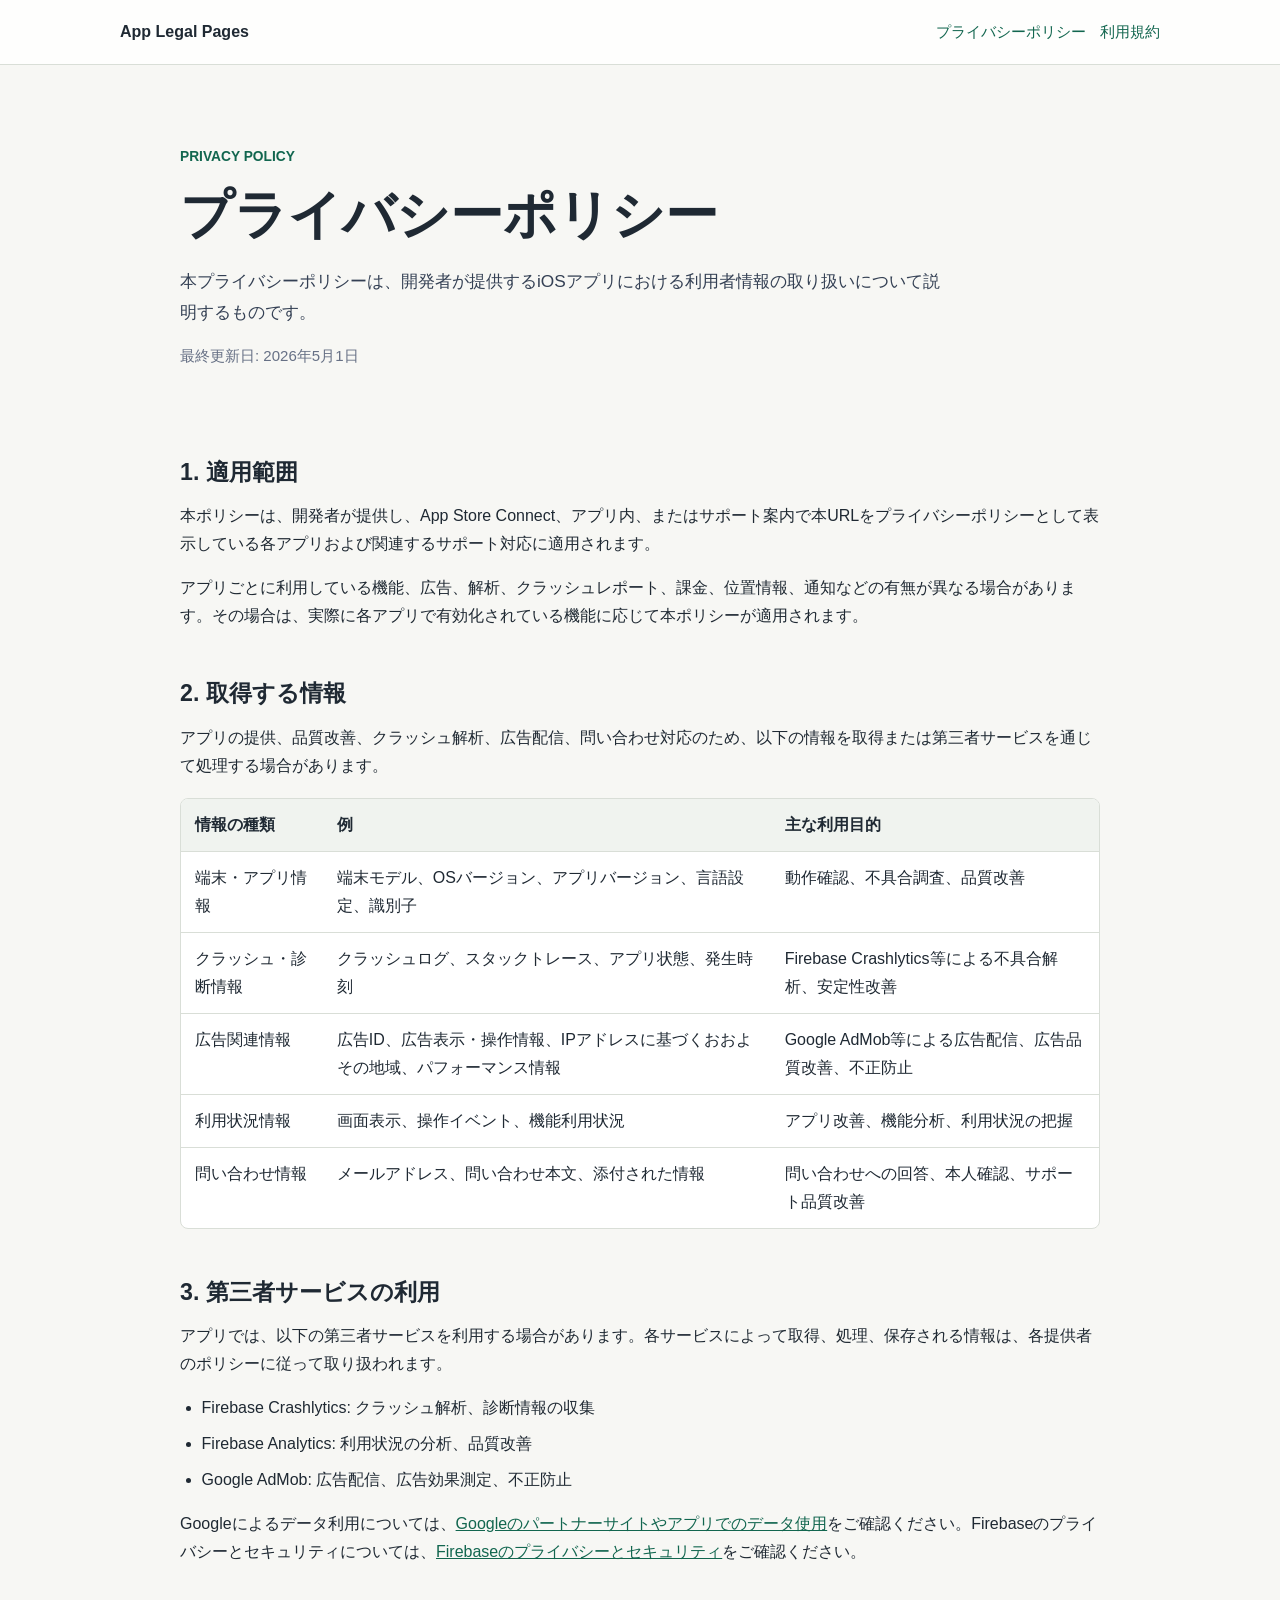
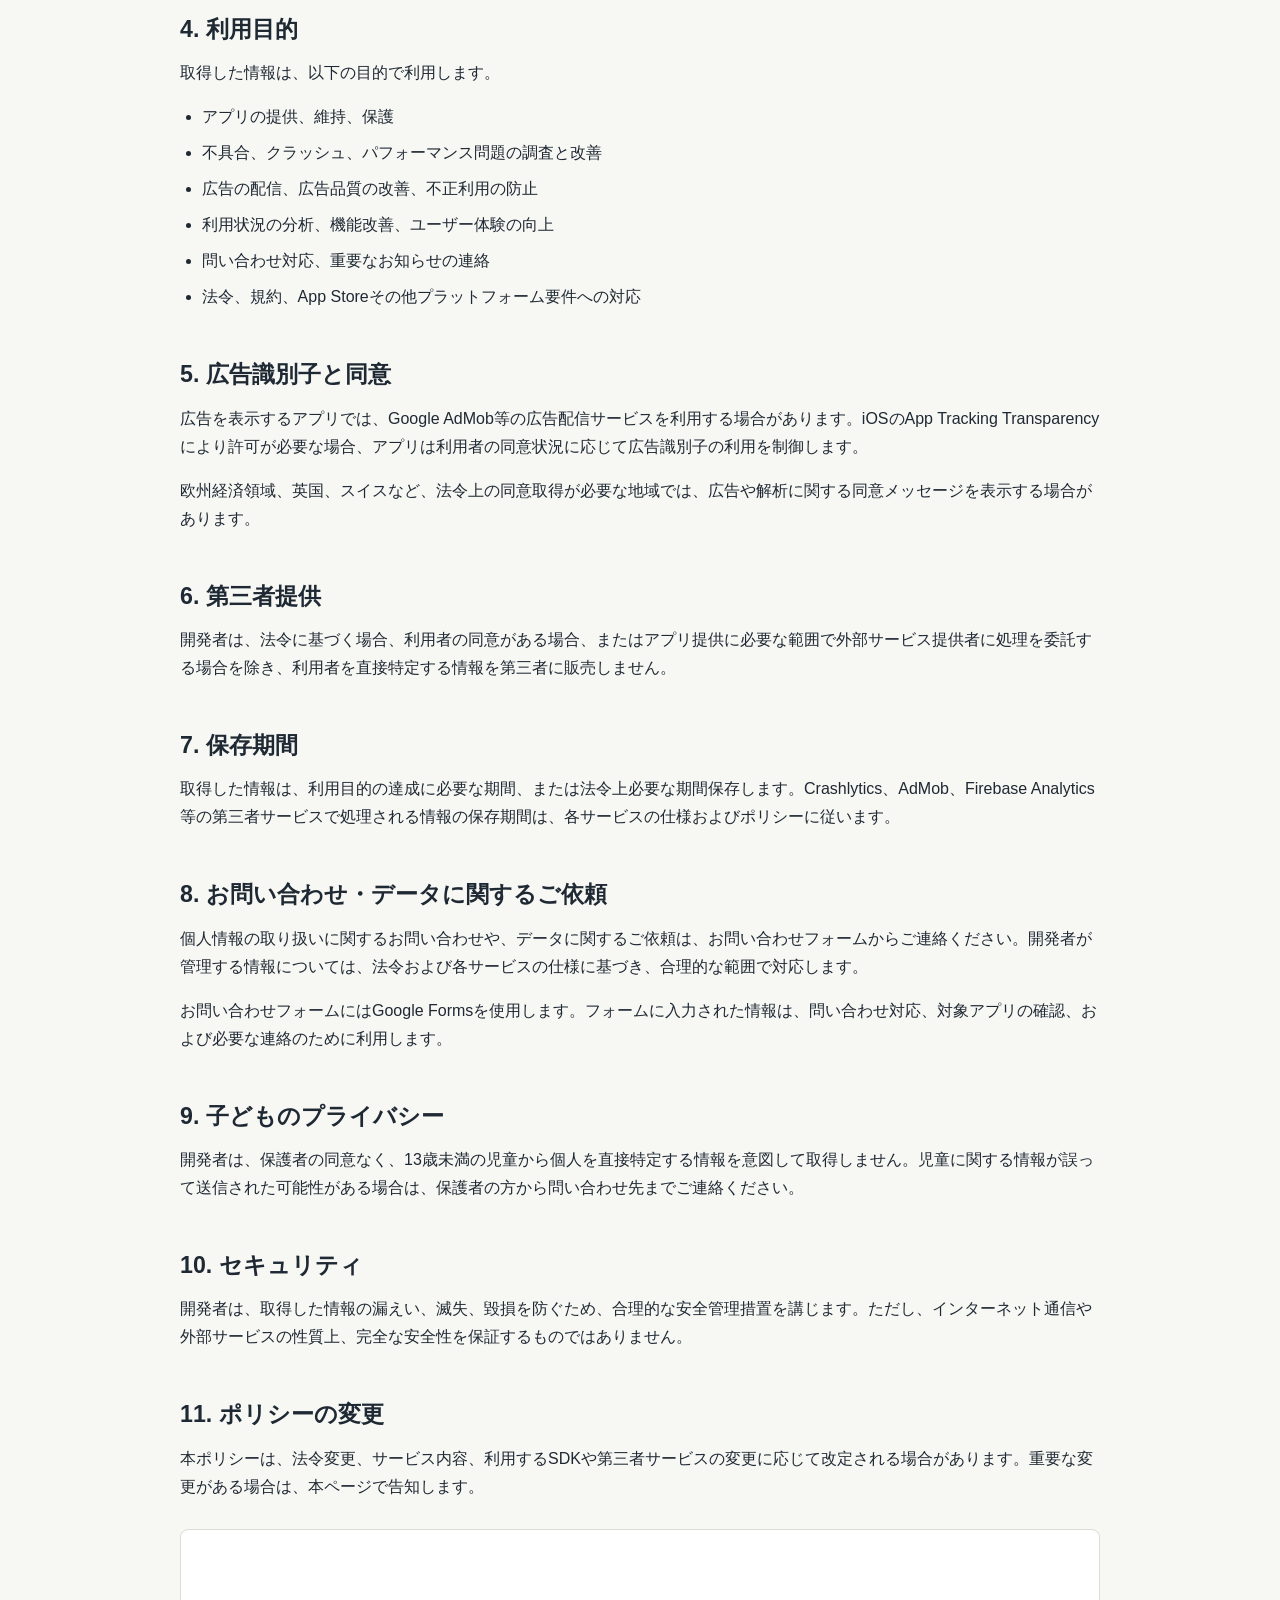
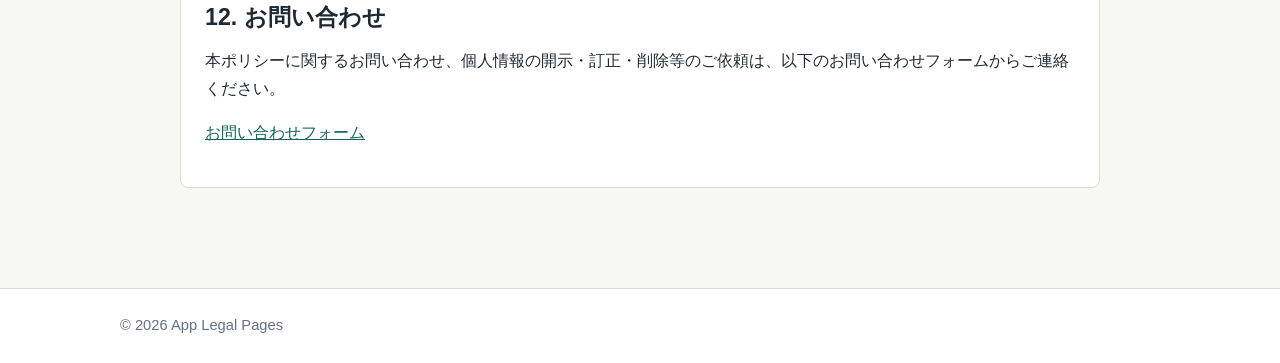
==== privacy-policy.html @ a13c31f7 "no message" ====
<!doctype html>
<html lang="ja">
<head>
  <meta charset="utf-8">
  <meta name="viewport" content="width=device-width, initial-scale=1">
  <title>プライバシーポリシー | アプリ法務ページ</title>
  <meta name="description" content="個人開発アプリのプライバシーポリシーです。">
  <link rel="stylesheet" href="assets/styles.css">
</head>
<body>
  <header class="site-header">
    <nav class="nav" aria-label="主要ナビゲーション">
      <a class="brand" href="index.html">App Legal Pages</a>
      <div class="nav-links">
        <a href="privacy-policy.html">プライバシーポリシー</a>
        <a href="terms-of-use.html">利用規約</a>
      </div>
    </nav>
  </header>

  <main>
    <section class="hero">
      <p class="eyebrow">Privacy Policy</p>
      <h1>プライバシーポリシー</h1>
      <p class="lead">本プライバシーポリシーは、開発者が提供するiOSアプリにおける利用者情報の取り扱いについて説明するものです。</p>
      <p class="meta">最終更新日: 2026年5月1日</p>
    </section>

    <section>
      <h2>1. 適用範囲</h2>
      <p>本ポリシーは、開発者が提供し、App Store Connect、アプリ内、またはサポート案内で本URLをプライバシーポリシーとして表示している各アプリおよび関連するサポート対応に適用されます。</p>
      <p>アプリごとに利用している機能、広告、解析、クラッシュレポート、課金、位置情報、通知などの有無が異なる場合があります。その場合は、実際に各アプリで有効化されている機能に応じて本ポリシーが適用されます。</p>
    </section>

    <section>
      <h2>2. 取得する情報</h2>
      <p>アプリの提供、品質改善、クラッシュ解析、広告配信、問い合わせ対応のため、以下の情報を取得または第三者サービスを通じて処理する場合があります。</p>
      <div class="table-wrap">
        <table>
          <thead>
            <tr>
              <th>情報の種類</th>
              <th>例</th>
              <th>主な利用目的</th>
            </tr>
          </thead>
          <tbody>
            <tr>
              <td>端末・アプリ情報</td>
              <td>端末モデル、OSバージョン、アプリバージョン、言語設定、識別子</td>
              <td>動作確認、不具合調査、品質改善</td>
            </tr>
            <tr>
              <td>クラッシュ・診断情報</td>
              <td>クラッシュログ、スタックトレース、アプリ状態、発生時刻</td>
              <td>Firebase Crashlytics等による不具合解析、安定性改善</td>
            </tr>
            <tr>
              <td>広告関連情報</td>
              <td>広告ID、広告表示・操作情報、IPアドレスに基づくおおよその地域、パフォーマンス情報</td>
              <td>Google AdMob等による広告配信、広告品質改善、不正防止</td>
            </tr>
            <tr>
              <td>利用状況情報</td>
              <td>画面表示、操作イベント、機能利用状況</td>
              <td>アプリ改善、機能分析、利用状況の把握</td>
            </tr>
            <tr>
              <td>問い合わせ情報</td>
              <td>メールアドレス、問い合わせ本文、添付された情報</td>
              <td>問い合わせへの回答、本人確認、サポート品質改善</td>
            </tr>
          </tbody>
        </table>
      </div>
    </section>

    <section>
      <h2>3. 第三者サービスの利用</h2>
      <p>アプリでは、以下の第三者サービスを利用する場合があります。各サービスによって取得、処理、保存される情報は、各提供者のポリシーに従って取り扱われます。</p>
      <ul>
        <li>Firebase Crashlytics: クラッシュ解析、診断情報の収集</li>
        <li>Firebase Analytics: 利用状況の分析、品質改善</li>
        <li>Google AdMob: 広告配信、広告効果測定、不正防止</li>
      </ul>
      <p>Googleによるデータ利用については、<a href="https://policies.google.com/technologies/partner-sites" rel="noopener">Googleのパートナーサイトやアプリでのデータ使用</a>をご確認ください。Firebaseのプライバシーとセキュリティについては、<a href="https://firebase.google.com/support/privacy" rel="noopener">Firebaseのプライバシーとセキュリティ</a>をご確認ください。</p>
    </section>

    <section>
      <h2>4. 利用目的</h2>
      <p>取得した情報は、以下の目的で利用します。</p>
      <ul>
        <li>アプリの提供、維持、保護</li>
        <li>不具合、クラッシュ、パフォーマンス問題の調査と改善</li>
        <li>広告の配信、広告品質の改善、不正利用の防止</li>
        <li>利用状況の分析、機能改善、ユーザー体験の向上</li>
        <li>問い合わせ対応、重要なお知らせの連絡</li>
        <li>法令、規約、App Storeその他プラットフォーム要件への対応</li>
      </ul>
    </section>

    <section>
      <h2>5. 広告識別子と同意</h2>
      <p>広告を表示するアプリでは、Google AdMob等の広告配信サービスを利用する場合があります。iOSのApp Tracking Transparencyにより許可が必要な場合、アプリは利用者の同意状況に応じて広告識別子の利用を制御します。</p>
      <p>欧州経済領域、英国、スイスなど、法令上の同意取得が必要な地域では、広告や解析に関する同意メッセージを表示する場合があります。</p>
    </section>

    <section>
      <h2>6. 第三者提供</h2>
      <p>開発者は、法令に基づく場合、利用者の同意がある場合、またはアプリ提供に必要な範囲で外部サービス提供者に処理を委託する場合を除き、利用者を直接特定する情報を第三者に販売しません。</p>
    </section>

    <section>
      <h2>7. 保存期間</h2>
      <p>取得した情報は、利用目的の達成に必要な期間、または法令上必要な期間保存します。Crashlytics、AdMob、Firebase Analytics等の第三者サービスで処理される情報の保存期間は、各サービスの仕様およびポリシーに従います。</p>
    </section>

    <section>
      <h2>8. お問い合わせ・データに関するご依頼</h2>
      <p>個人情報の取り扱いに関するお問い合わせや、データに関するご依頼は、お問い合わせフォームからご連絡ください。開発者が管理する情報については、法令および各サービスの仕様に基づき、合理的な範囲で対応します。</p>
      <p>お問い合わせフォームにはGoogle Formsを使用します。フォームに入力された情報は、問い合わせ対応、対象アプリの確認、および必要な連絡のために利用します。</p>
    </section>

    <section>
      <h2>9. 子どものプライバシー</h2>
      <p>開発者は、保護者の同意なく、13歳未満の児童から個人を直接特定する情報を意図して取得しません。児童に関する情報が誤って送信された可能性がある場合は、保護者の方から問い合わせ先までご連絡ください。</p>
    </section>

    <section>
      <h2>10. セキュリティ</h2>
      <p>開発者は、取得した情報の漏えい、滅失、毀損を防ぐため、合理的な安全管理措置を講じます。ただし、インターネット通信や外部サービスの性質上、完全な安全性を保証するものではありません。</p>
    </section>

    <section>
      <h2>11. ポリシーの変更</h2>
      <p>本ポリシーは、法令変更、サービス内容、利用するSDKや第三者サービスの変更に応じて改定される場合があります。重要な変更がある場合は、本ページで告知します。</p>
    </section>

    <section class="panel">
      <h2>12. お問い合わせ</h2>
      <p>本ポリシーに関するお問い合わせ、個人情報の開示・訂正・削除等のご依頼は、以下のお問い合わせフォームからご連絡ください。</p>
      <p><a href="https://forms.gle/YtQSMnFPDuYubuL5A" rel="noopener">お問い合わせフォーム</a></p>
    </section>
  </main>

  <footer class="site-footer">
    <div class="footer-inner">&copy; 2026 App Legal Pages</div>
  </footer>
</body>
</html>
---- assets/styles.css ----
:root {
  color-scheme: light;
  --bg: #f7f7f4;
  --paper: #ffffff;
  --ink: #1f2933;
  --muted: #667085;
  --line: #d9ded7;
  --accent: #1b7f64;
  --accent-strong: #12664f;
  --soft: #eef7f2;
}

* {
  box-sizing: border-box;
}

html {
  font-family: -apple-system, BlinkMacSystemFont, "Hiragino Sans", "Hiragino Kaku Gothic ProN", "Noto Sans JP", "Segoe UI", sans-serif;
  line-height: 1.75;
  color: var(--ink);
  background: var(--bg);
}

body {
  margin: 0;
}

.site-header {
  border-bottom: 1px solid var(--line);
  background: rgba(255, 255, 255, 0.86);
}

.nav {
  width: min(1040px, calc(100% - 32px));
  margin: 0 auto;
  min-height: 64px;
  display: flex;
  align-items: center;
  justify-content: space-between;
  gap: 16px;
}

.brand {
  color: var(--ink);
  font-weight: 700;
  text-decoration: none;
}

.nav-links {
  display: flex;
  align-items: center;
  gap: 14px;
  flex-wrap: wrap;
}

.nav-links a {
  color: var(--accent-strong);
  font-size: 0.95rem;
  text-decoration: none;
}

.nav-links a:hover {
  text-decoration: underline;
}

main {
  width: min(920px, calc(100% - 32px));
  margin: 0 auto;
  padding: 48px 0 72px;
}

.hero {
  padding: 32px 0 24px;
}

.eyebrow {
  margin: 0 0 10px;
  color: var(--accent-strong);
  font-size: 0.86rem;
  font-weight: 700;
  letter-spacing: 0;
  text-transform: uppercase;
}

h1,
h2,
h3 {
  line-height: 1.35;
  letter-spacing: 0;
}

h1 {
  margin: 0 0 16px;
  font-size: clamp(2rem, 6vw, 3.3rem);
}

h2 {
  margin: 44px 0 14px;
  padding-top: 4px;
  font-size: 1.45rem;
}

h3 {
  margin: 28px 0 10px;
  font-size: 1.08rem;
}

p {
  margin: 0 0 16px;
}

.lead {
  max-width: 760px;
  color: #344054;
  font-size: 1.08rem;
}

.panel {
  margin: 28px 0;
  padding: 24px;
  border: 1px solid var(--line);
  border-radius: 8px;
  background: var(--paper);
}

.link-grid {
  display: grid;
  grid-template-columns: repeat(auto-fit, minmax(240px, 1fr));
  gap: 14px;
  margin-top: 24px;
}

.action-link {
  min-height: 116px;
  padding: 18px;
  border: 1px solid var(--line);
  border-radius: 8px;
  background: var(--paper);
  color: var(--ink);
  text-decoration: none;
}

.action-link strong {
  display: block;
  margin-bottom: 8px;
  color: var(--accent-strong);
  font-size: 1.05rem;
}

.action-link span {
  display: block;
  color: var(--muted);
  font-size: 0.94rem;
}

.action-link:hover {
  border-color: var(--accent);
}

.meta {
  color: var(--muted);
  font-size: 0.94rem;
}

.notice {
  padding: 16px 18px;
  border-left: 4px solid var(--accent);
  background: var(--soft);
}

ul {
  padding-left: 1.35rem;
}

li {
  margin: 0 0 8px;
}

.table-wrap {
  overflow-x: auto;
  margin: 18px 0;
  border: 1px solid var(--line);
  border-radius: 8px;
  background: var(--paper);
}

table {
  width: 100%;
  min-width: 620px;
  border-collapse: collapse;
}

th,
td {
  padding: 12px 14px;
  border-bottom: 1px solid var(--line);
  text-align: left;
  vertical-align: top;
}

th {
  background: #f0f3ef;
  font-weight: 700;
}

tr:last-child td {
  border-bottom: 0;
}

a {
  color: var(--accent-strong);
}

.site-footer {
  border-top: 1px solid var(--line);
  background: #ffffff;
}

.footer-inner {
  width: min(1040px, calc(100% - 32px));
  margin: 0 auto;
  padding: 24px 0;
  color: var(--muted);
  font-size: 0.92rem;
}

@media (max-width: 640px) {
  .nav {
    align-items: flex-start;
    flex-direction: column;
    padding: 14px 0;
  }

  main {
    padding-top: 28px;
  }

  .panel {
    padding: 18px;
  }
}
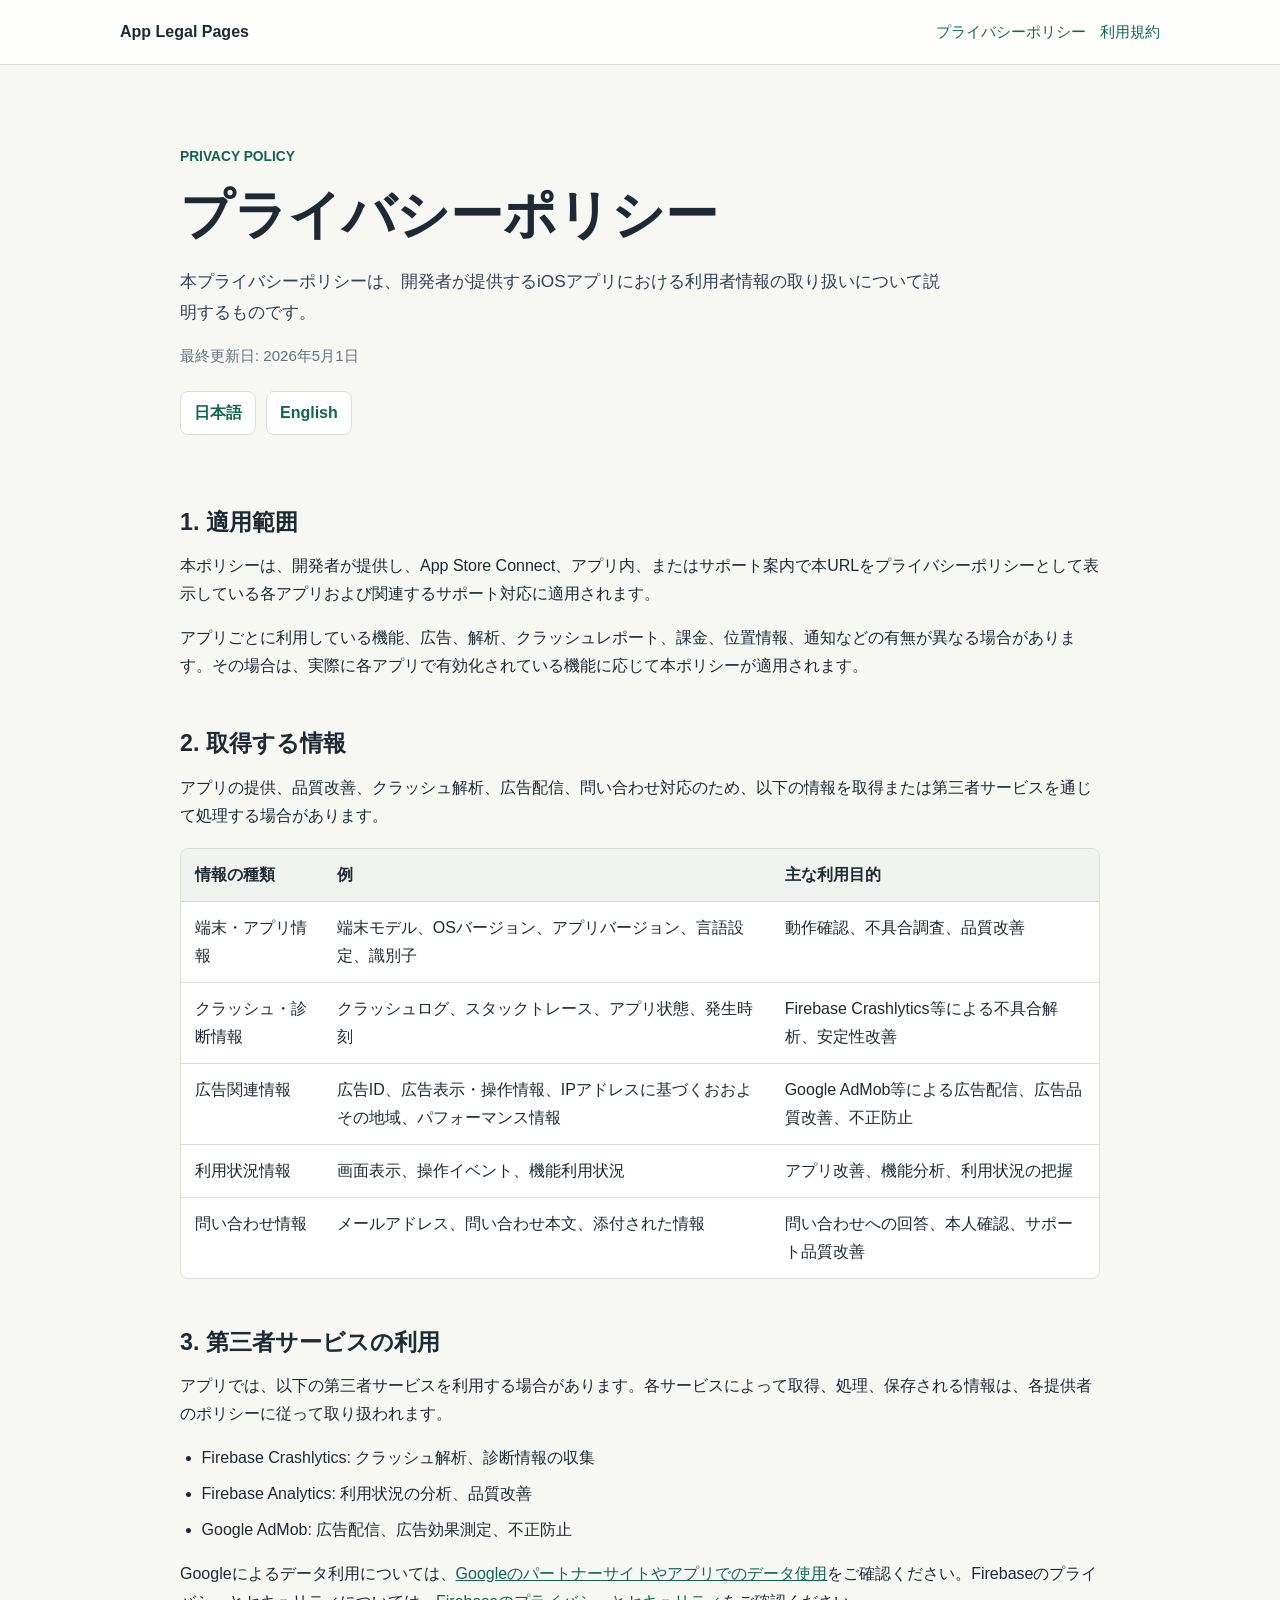
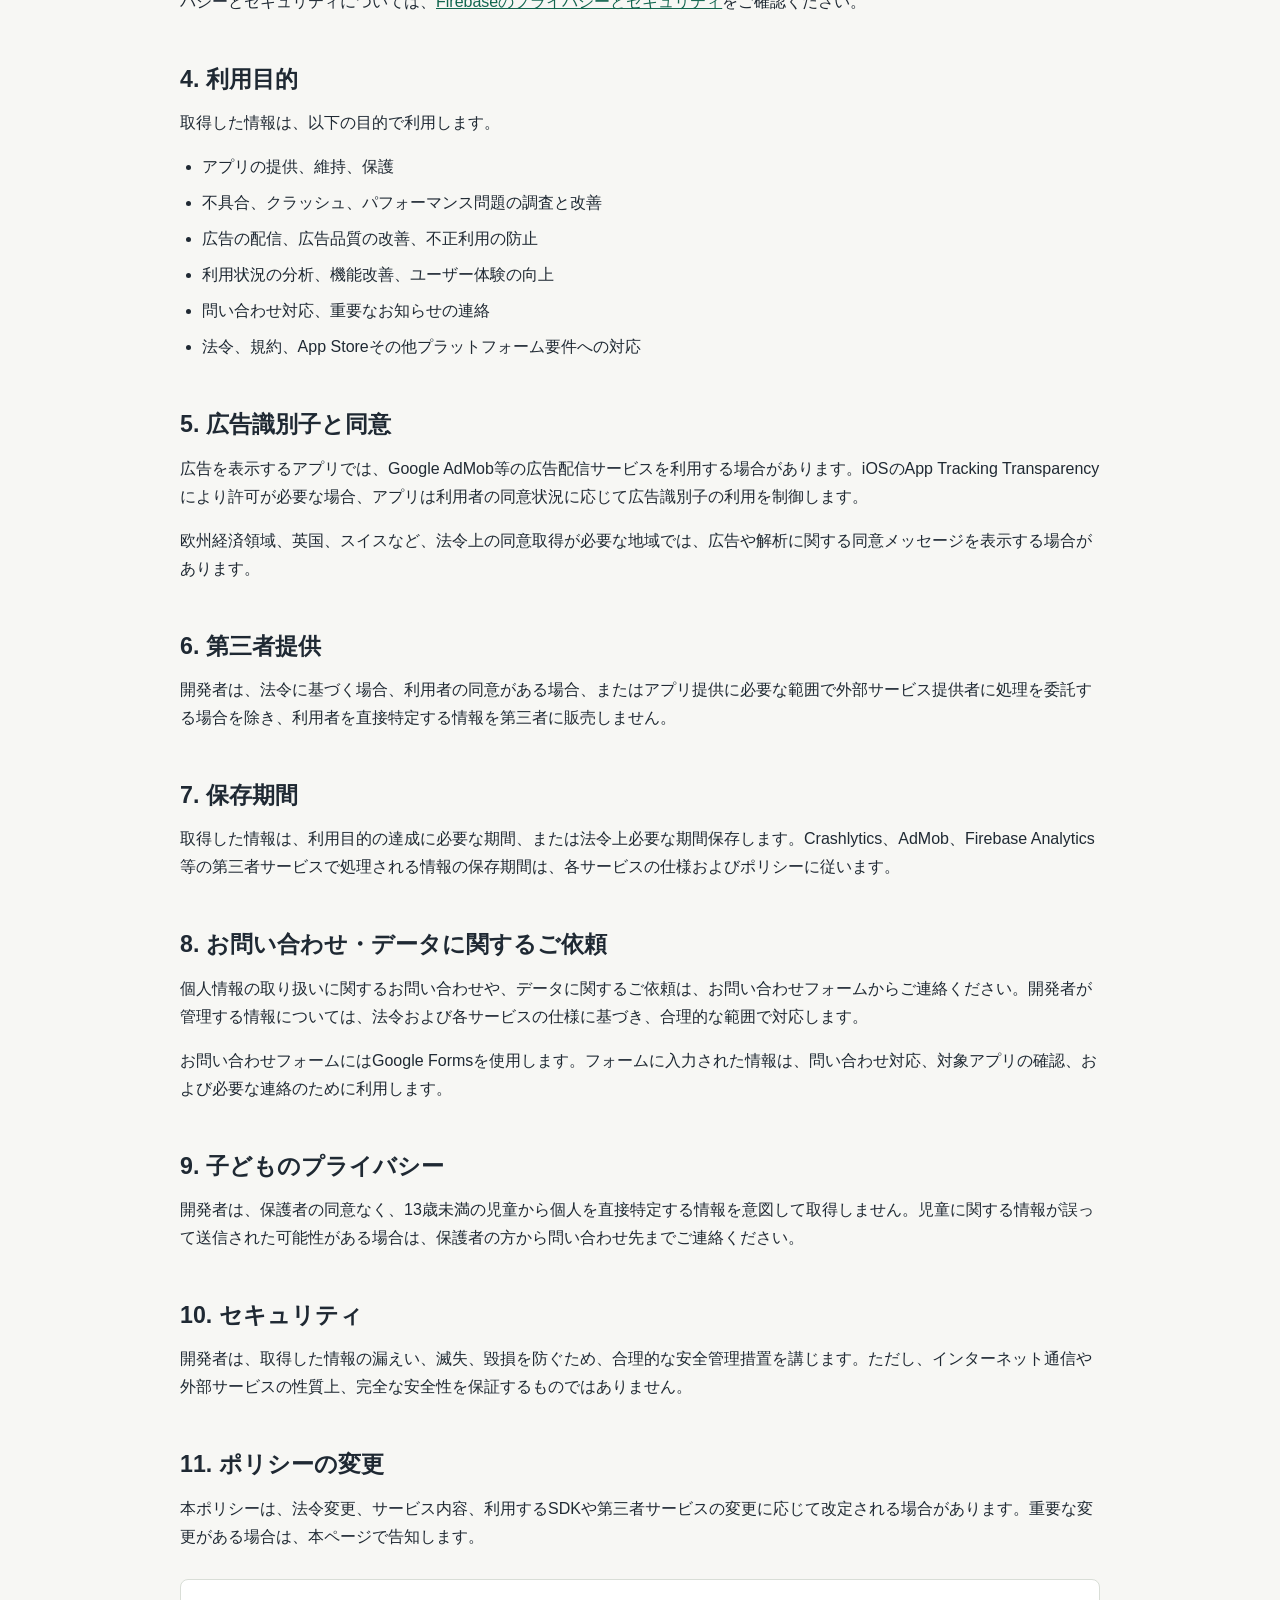
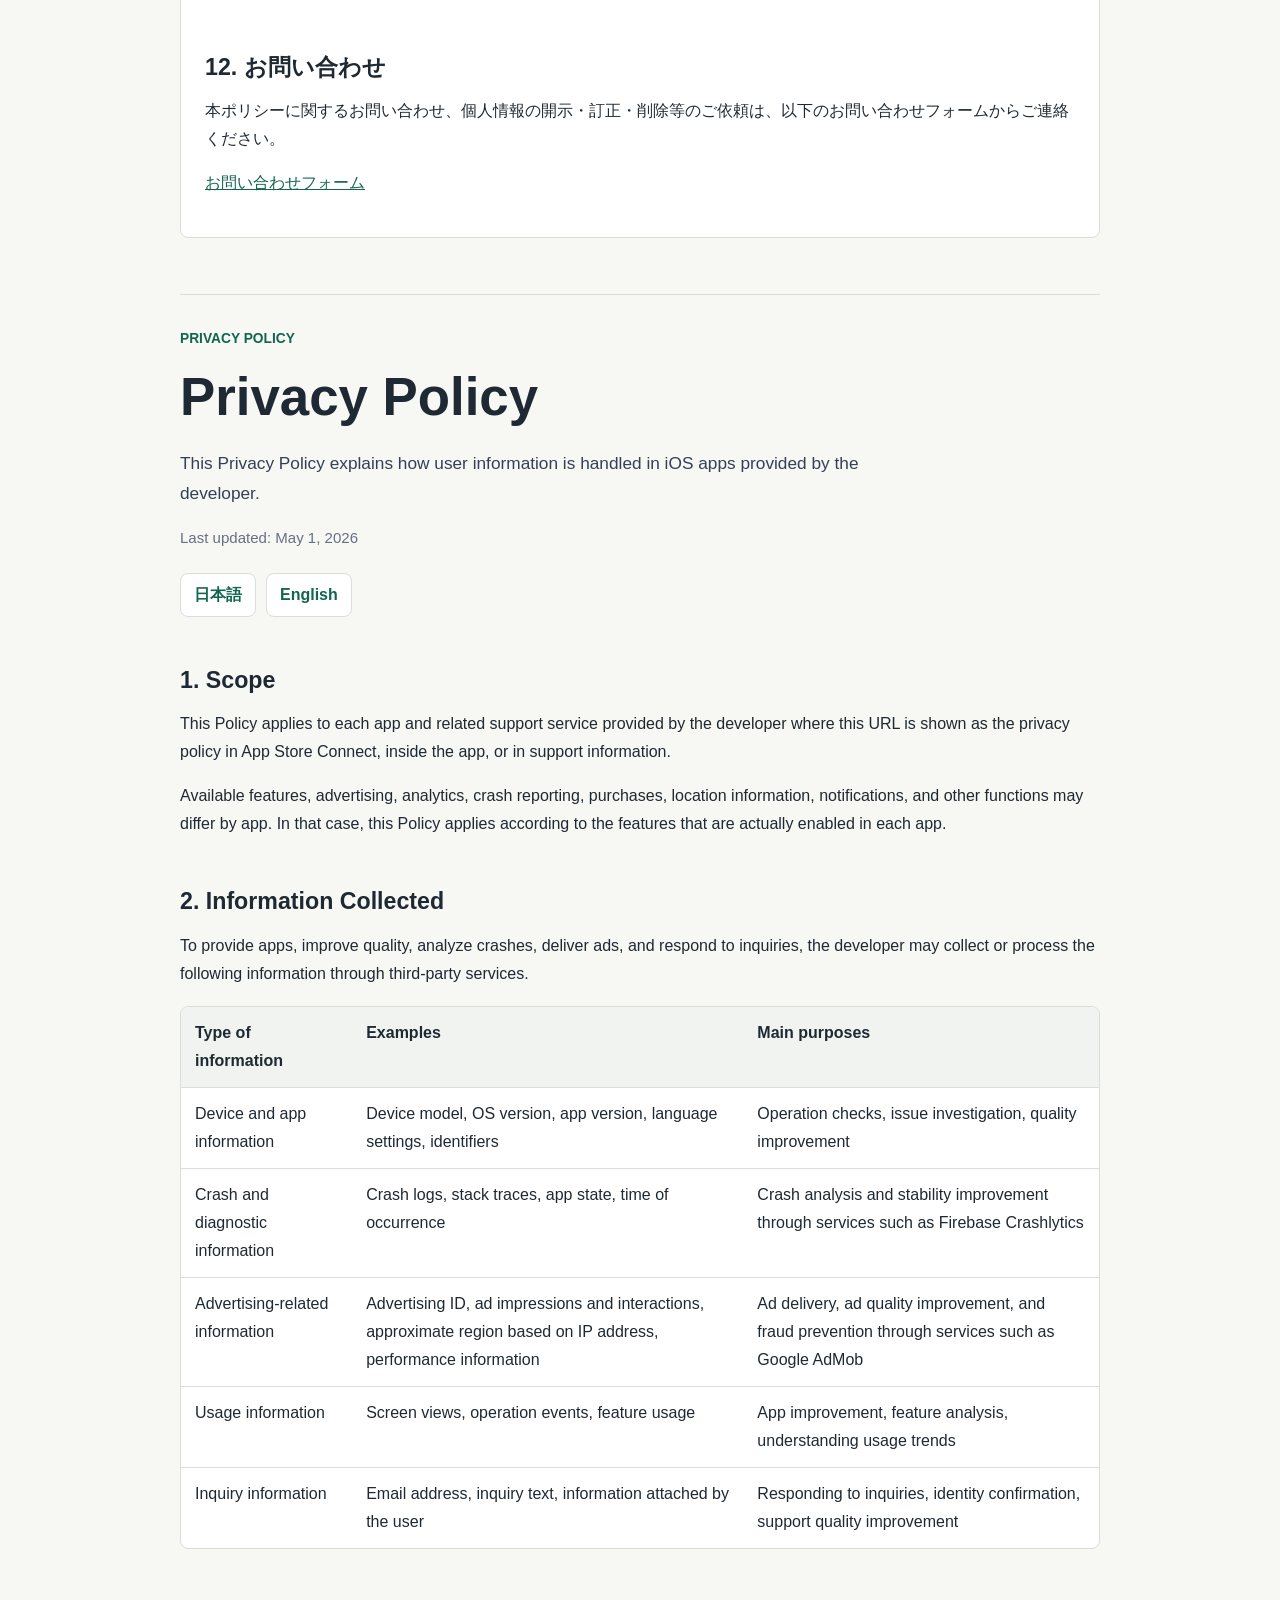
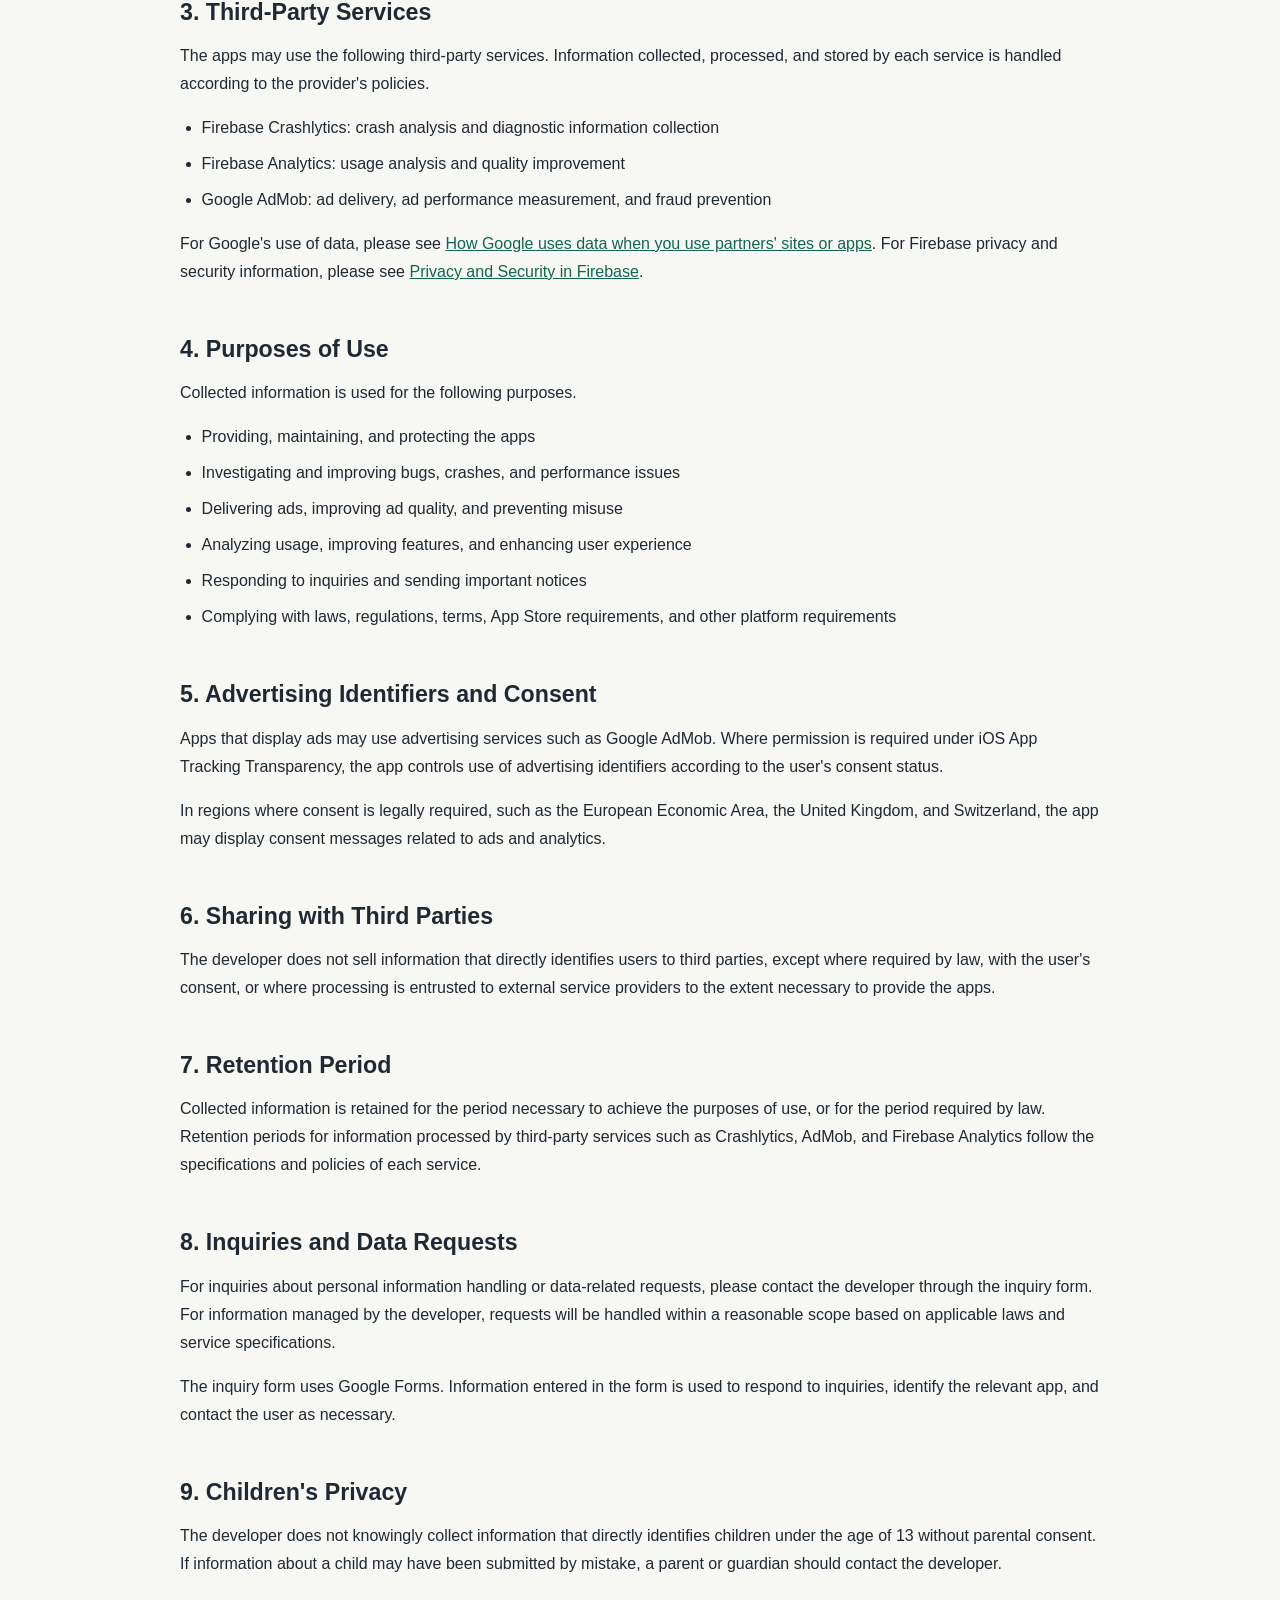
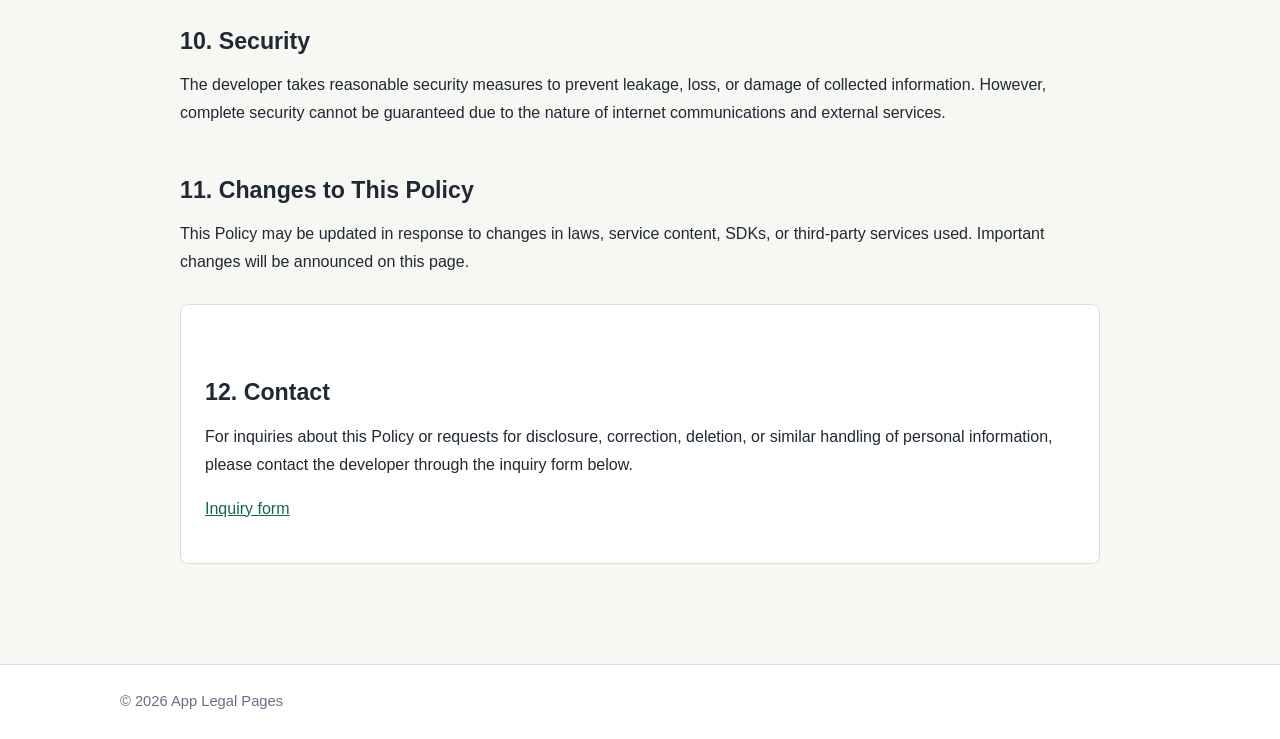
==== commit f150e0f6: "Add English legal page text" ====
--- a/privacy-policy.html
+++ b/privacy-policy.html
@@ -19,11 +19,15 @@
   </header>
 
   <main>
-    <section class="hero">
+    <section class="hero" id="ja">
       <p class="eyebrow">Privacy Policy</p>
       <h1>プライバシーポリシー</h1>
       <p class="lead">本プライバシーポリシーは、開発者が提供するiOSアプリにおける利用者情報の取り扱いについて説明するものです。</p>
       <p class="meta">最終更新日: 2026年5月1日</p>
+      <nav class="language-switch" aria-label="言語切替">
+        <a href="#ja">日本語</a>
+        <a href="#en" lang="en">English</a>
+      </nav>
     </section>
 
     <section>
@@ -141,6 +145,133 @@
       <p>本ポリシーに関するお問い合わせ、個人情報の開示・訂正・削除等のご依頼は、以下のお問い合わせフォームからご連絡ください。</p>
       <p><a href="https://forms.gle/YtQSMnFPDuYubuL5A" rel="noopener">お問い合わせフォーム</a></p>
     </section>
+
+    <section class="language-section" id="en" lang="en">
+      <p class="eyebrow">Privacy Policy</p>
+      <h1>Privacy Policy</h1>
+      <p class="lead">This Privacy Policy explains how user information is handled in iOS apps provided by the developer.</p>
+      <p class="meta">Last updated: May 1, 2026</p>
+      <nav class="language-switch" aria-label="Language switcher">
+        <a href="#ja" lang="ja">日本語</a>
+        <a href="#en">English</a>
+      </nav>
+
+      <section>
+        <h2>1. Scope</h2>
+        <p>This Policy applies to each app and related support service provided by the developer where this URL is shown as the privacy policy in App Store Connect, inside the app, or in support information.</p>
+        <p>Available features, advertising, analytics, crash reporting, purchases, location information, notifications, and other functions may differ by app. In that case, this Policy applies according to the features that are actually enabled in each app.</p>
+      </section>
+
+      <section>
+        <h2>2. Information Collected</h2>
+        <p>To provide apps, improve quality, analyze crashes, deliver ads, and respond to inquiries, the developer may collect or process the following information through third-party services.</p>
+        <div class="table-wrap">
+          <table>
+            <thead>
+              <tr>
+                <th>Type of information</th>
+                <th>Examples</th>
+                <th>Main purposes</th>
+              </tr>
+            </thead>
+            <tbody>
+              <tr>
+                <td>Device and app information</td>
+                <td>Device model, OS version, app version, language settings, identifiers</td>
+                <td>Operation checks, issue investigation, quality improvement</td>
+              </tr>
+              <tr>
+                <td>Crash and diagnostic information</td>
+                <td>Crash logs, stack traces, app state, time of occurrence</td>
+                <td>Crash analysis and stability improvement through services such as Firebase Crashlytics</td>
+              </tr>
+              <tr>
+                <td>Advertising-related information</td>
+                <td>Advertising ID, ad impressions and interactions, approximate region based on IP address, performance information</td>
+                <td>Ad delivery, ad quality improvement, and fraud prevention through services such as Google AdMob</td>
+              </tr>
+              <tr>
+                <td>Usage information</td>
+                <td>Screen views, operation events, feature usage</td>
+                <td>App improvement, feature analysis, understanding usage trends</td>
+              </tr>
+              <tr>
+                <td>Inquiry information</td>
+                <td>Email address, inquiry text, information attached by the user</td>
+                <td>Responding to inquiries, identity confirmation, support quality improvement</td>
+              </tr>
+            </tbody>
+          </table>
+        </div>
+      </section>
+
+      <section>
+        <h2>3. Third-Party Services</h2>
+        <p>The apps may use the following third-party services. Information collected, processed, and stored by each service is handled according to the provider's policies.</p>
+        <ul>
+          <li>Firebase Crashlytics: crash analysis and diagnostic information collection</li>
+          <li>Firebase Analytics: usage analysis and quality improvement</li>
+          <li>Google AdMob: ad delivery, ad performance measurement, and fraud prevention</li>
+        </ul>
+        <p>For Google's use of data, please see <a href="https://policies.google.com/technologies/partner-sites" rel="noopener">How Google uses data when you use partners' sites or apps</a>. For Firebase privacy and security information, please see <a href="https://firebase.google.com/support/privacy" rel="noopener">Privacy and Security in Firebase</a>.</p>
+      </section>
+
+      <section>
+        <h2>4. Purposes of Use</h2>
+        <p>Collected information is used for the following purposes.</p>
+        <ul>
+          <li>Providing, maintaining, and protecting the apps</li>
+          <li>Investigating and improving bugs, crashes, and performance issues</li>
+          <li>Delivering ads, improving ad quality, and preventing misuse</li>
+          <li>Analyzing usage, improving features, and enhancing user experience</li>
+          <li>Responding to inquiries and sending important notices</li>
+          <li>Complying with laws, regulations, terms, App Store requirements, and other platform requirements</li>
+        </ul>
+      </section>
+
+      <section>
+        <h2>5. Advertising Identifiers and Consent</h2>
+        <p>Apps that display ads may use advertising services such as Google AdMob. Where permission is required under iOS App Tracking Transparency, the app controls use of advertising identifiers according to the user's consent status.</p>
+        <p>In regions where consent is legally required, such as the European Economic Area, the United Kingdom, and Switzerland, the app may display consent messages related to ads and analytics.</p>
+      </section>
+
+      <section>
+        <h2>6. Sharing with Third Parties</h2>
+        <p>The developer does not sell information that directly identifies users to third parties, except where required by law, with the user's consent, or where processing is entrusted to external service providers to the extent necessary to provide the apps.</p>
+      </section>
+
+      <section>
+        <h2>7. Retention Period</h2>
+        <p>Collected information is retained for the period necessary to achieve the purposes of use, or for the period required by law. Retention periods for information processed by third-party services such as Crashlytics, AdMob, and Firebase Analytics follow the specifications and policies of each service.</p>
+      </section>
+
+      <section>
+        <h2>8. Inquiries and Data Requests</h2>
+        <p>For inquiries about personal information handling or data-related requests, please contact the developer through the inquiry form. For information managed by the developer, requests will be handled within a reasonable scope based on applicable laws and service specifications.</p>
+        <p>The inquiry form uses Google Forms. Information entered in the form is used to respond to inquiries, identify the relevant app, and contact the user as necessary.</p>
+      </section>
+
+      <section>
+        <h2>9. Children's Privacy</h2>
+        <p>The developer does not knowingly collect information that directly identifies children under the age of 13 without parental consent. If information about a child may have been submitted by mistake, a parent or guardian should contact the developer.</p>
+      </section>
+
+      <section>
+        <h2>10. Security</h2>
+        <p>The developer takes reasonable security measures to prevent leakage, loss, or damage of collected information. However, complete security cannot be guaranteed due to the nature of internet communications and external services.</p>
+      </section>
+
+      <section>
+        <h2>11. Changes to This Policy</h2>
+        <p>This Policy may be updated in response to changes in laws, service content, SDKs, or third-party services used. Important changes will be announced on this page.</p>
+      </section>
+
+      <section class="panel">
+        <h2>12. Contact</h2>
+        <p>For inquiries about this Policy or requests for disclosure, correction, deletion, or similar handling of personal information, please contact the developer through the inquiry form below.</p>
+        <p><a href="https://forms.gle/YtQSMnFPDuYubuL5A" rel="noopener">Inquiry form</a></p>
+      </section>
+    </section>
   </main>
 
   <footer class="site-footer">
--- a/assets/styles.css
+++ b/assets/styles.css
@@ -168,6 +168,36 @@
   background: var(--soft);
 }
 
+.language-switch {
+  display: flex;
+  flex-wrap: wrap;
+  gap: 10px;
+  margin: 22px 0 0;
+}
+
+.language-switch a {
+  display: inline-flex;
+  align-items: center;
+  min-height: 40px;
+  padding: 7px 13px;
+  border: 1px solid var(--line);
+  border-radius: 8px;
+  background: var(--paper);
+  color: var(--accent-strong);
+  font-weight: 700;
+  text-decoration: none;
+}
+
+.language-switch a:hover {
+  border-color: var(--accent);
+}
+
+.language-section {
+  margin-top: 56px;
+  padding-top: 32px;
+  border-top: 1px solid var(--line);
+}
+
 ul {
   padding-left: 1.35rem;
 }
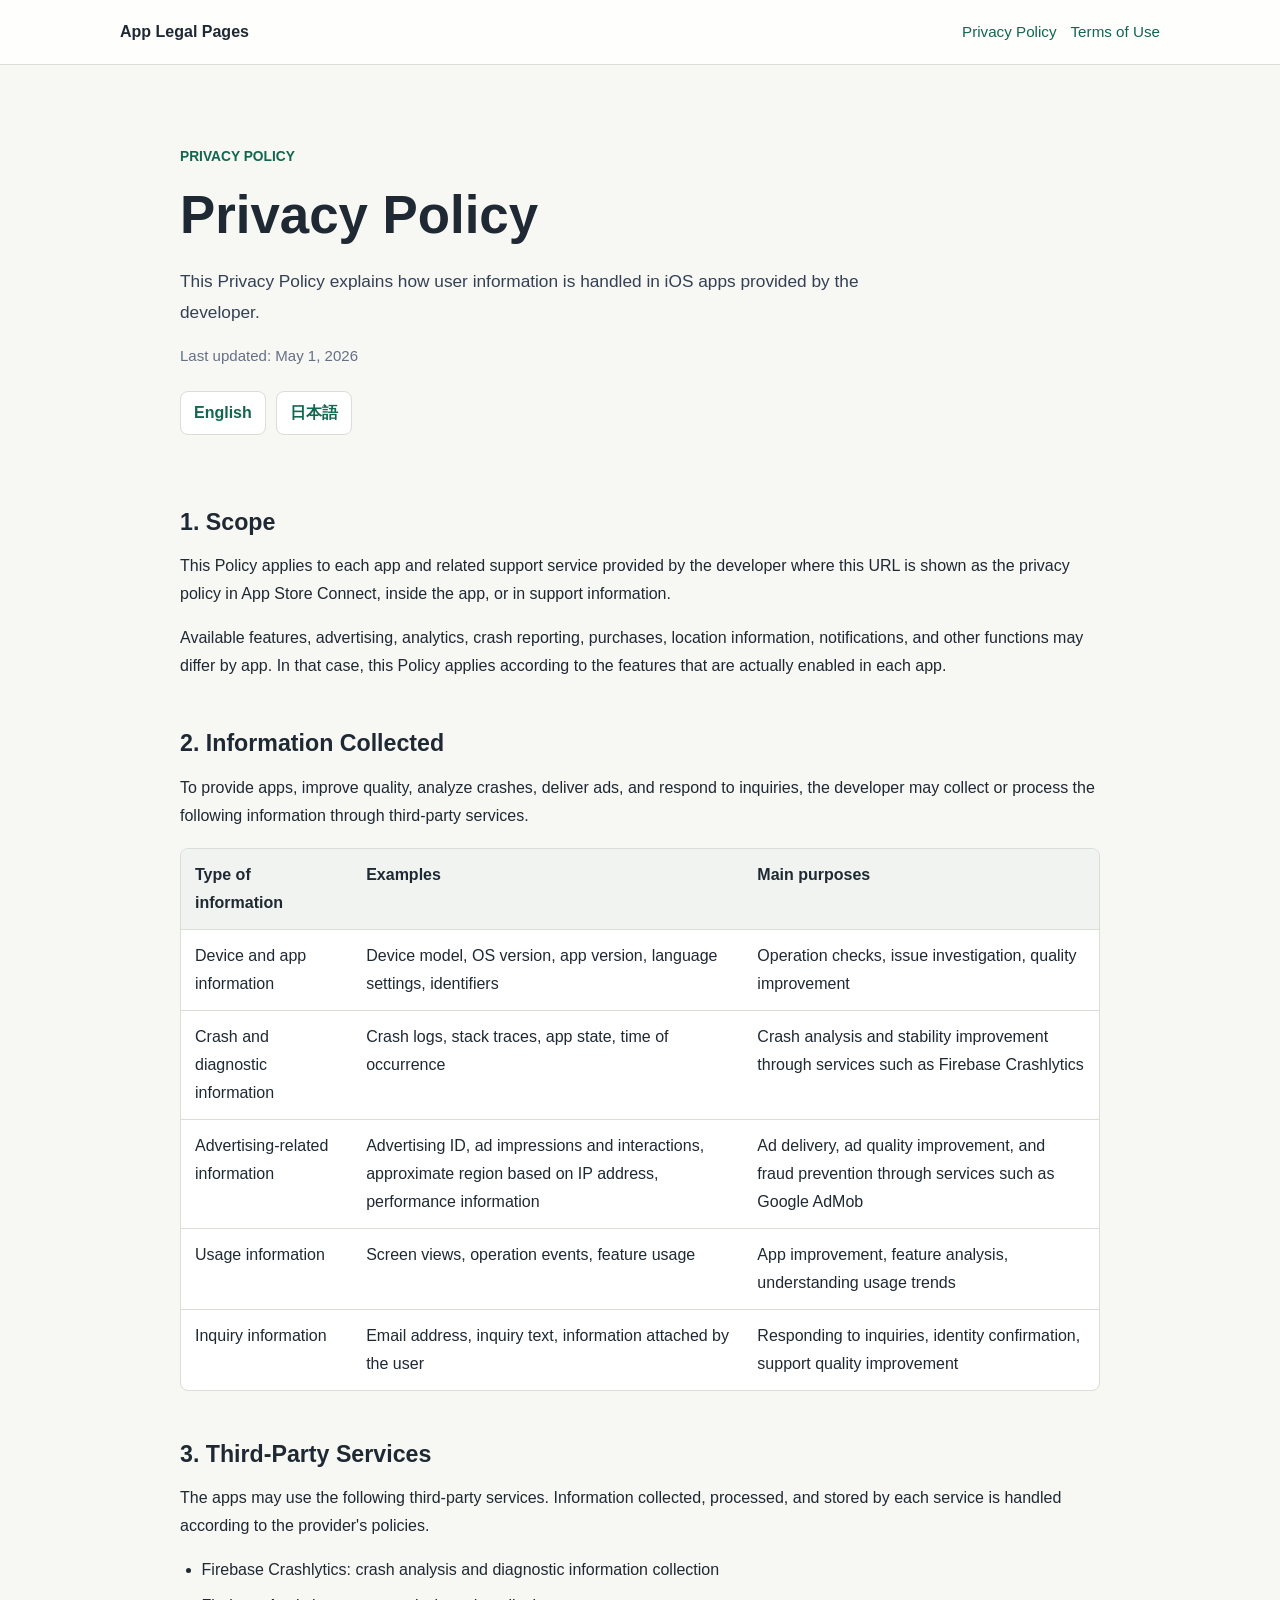
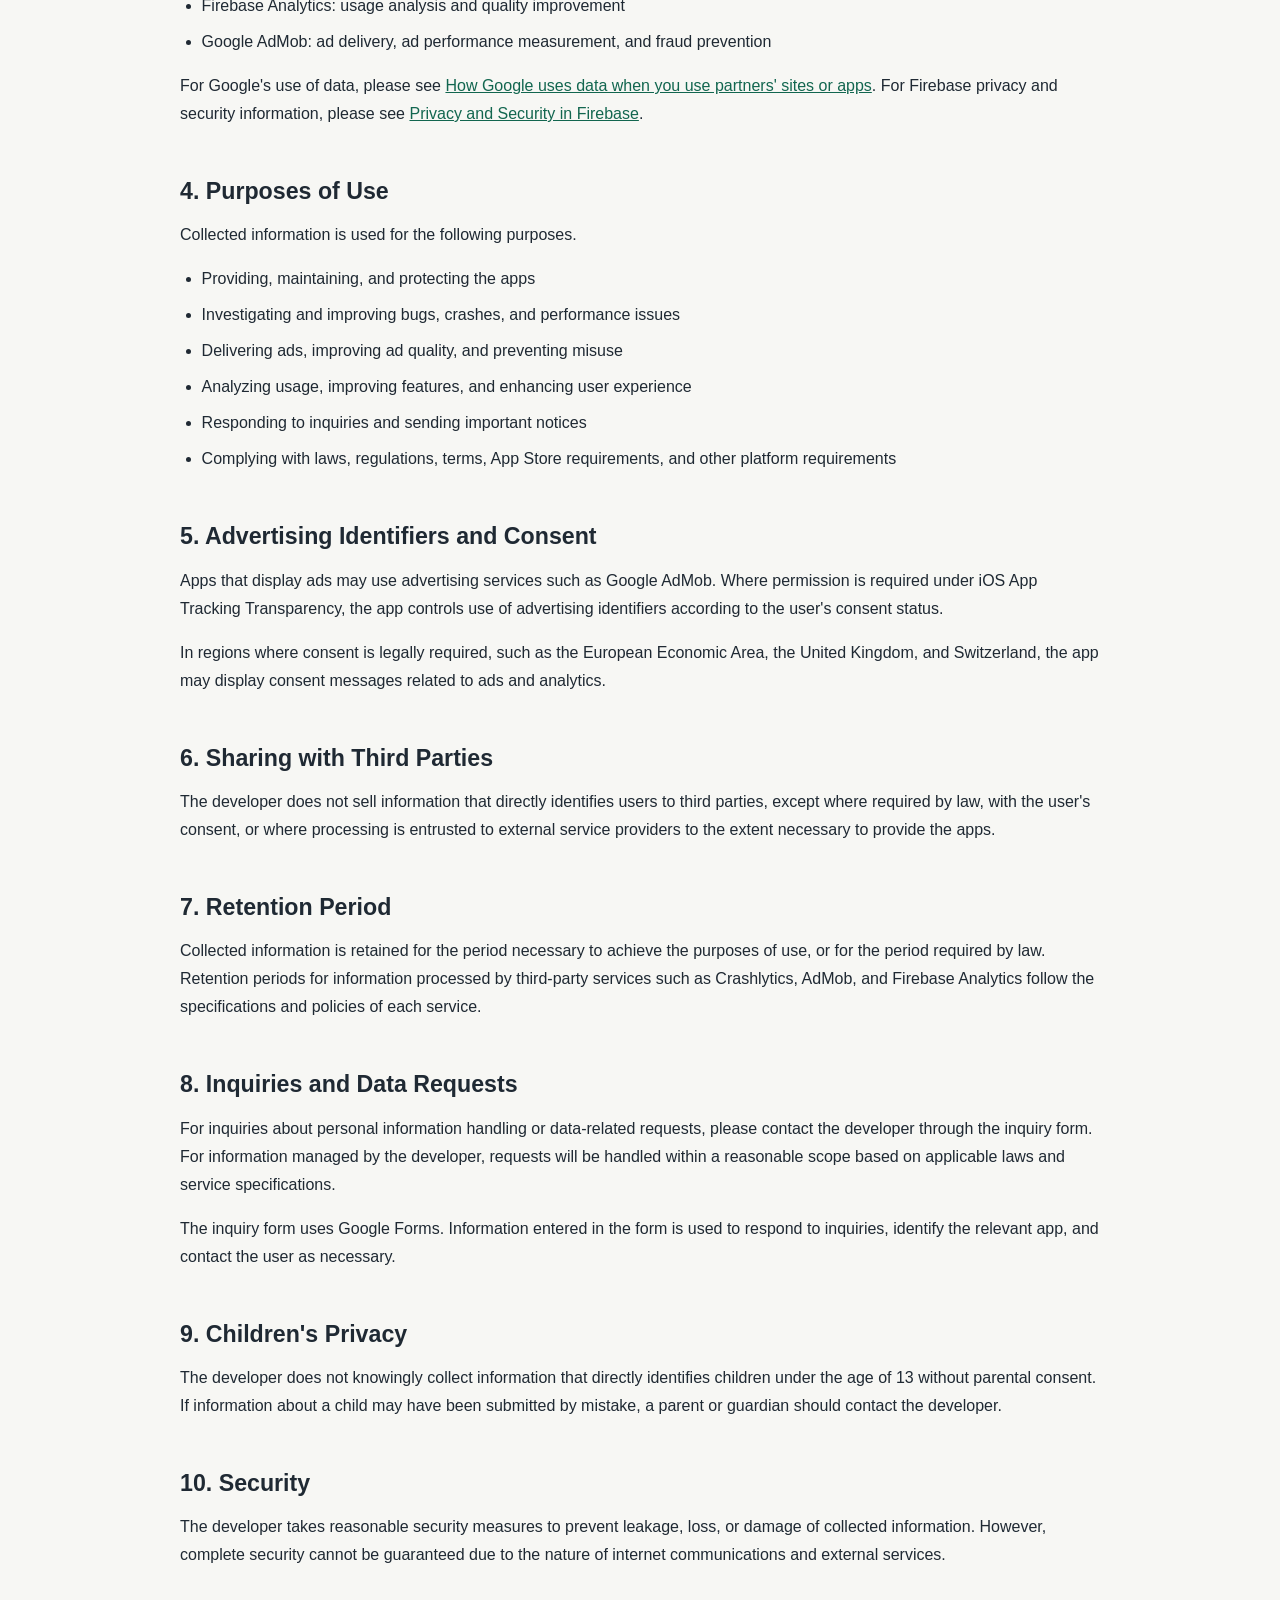
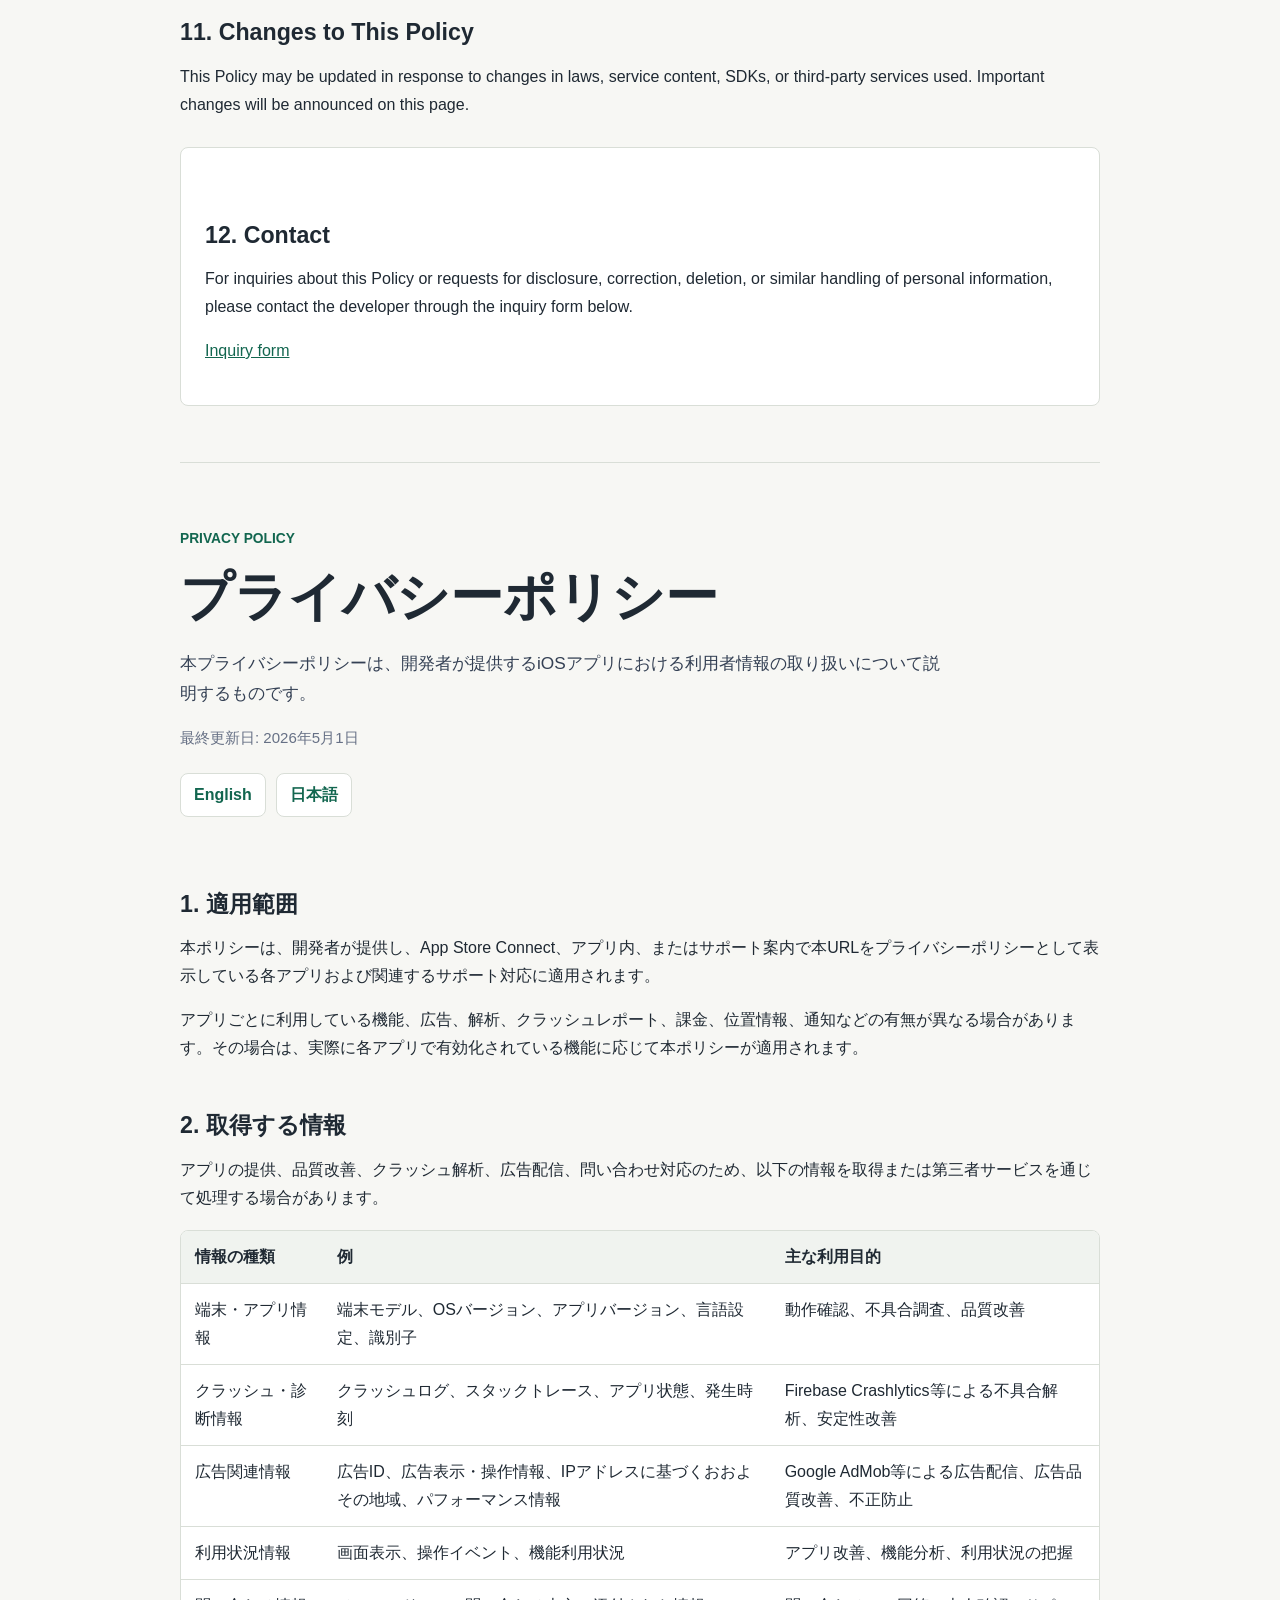
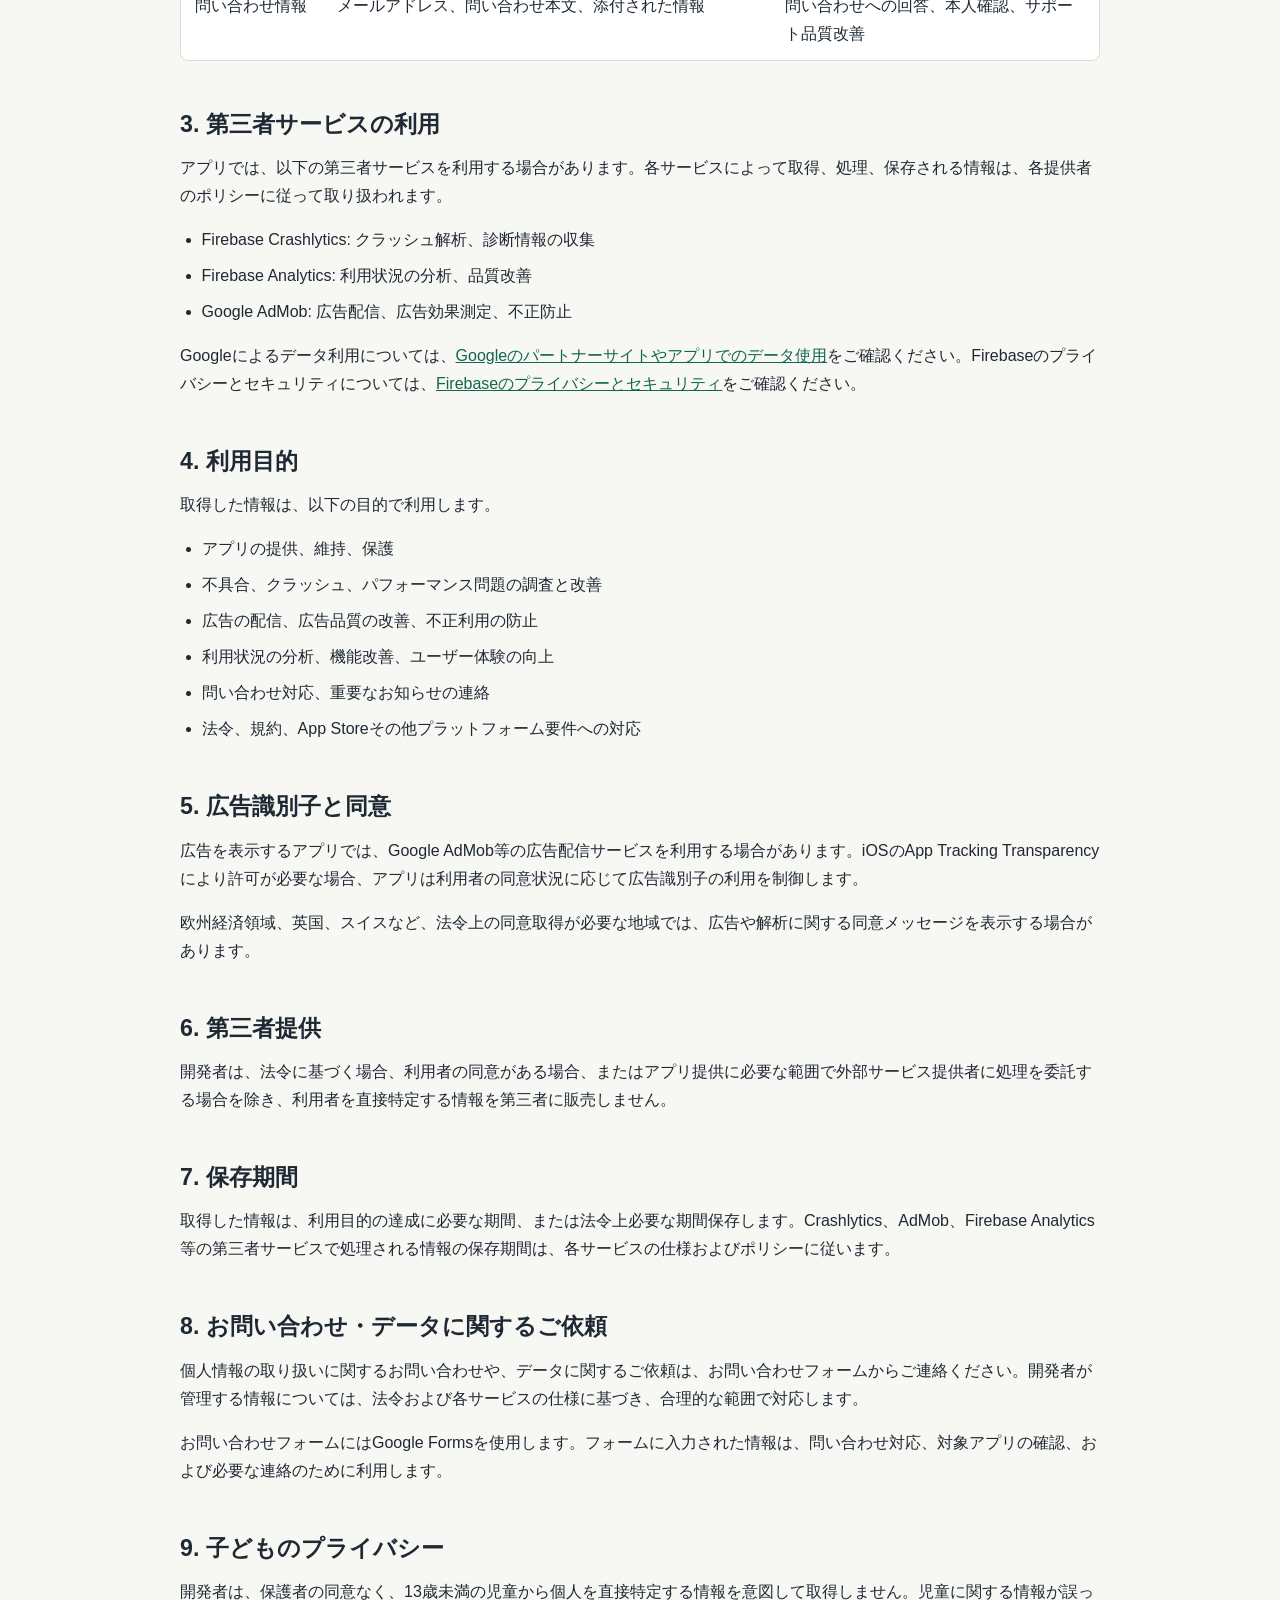
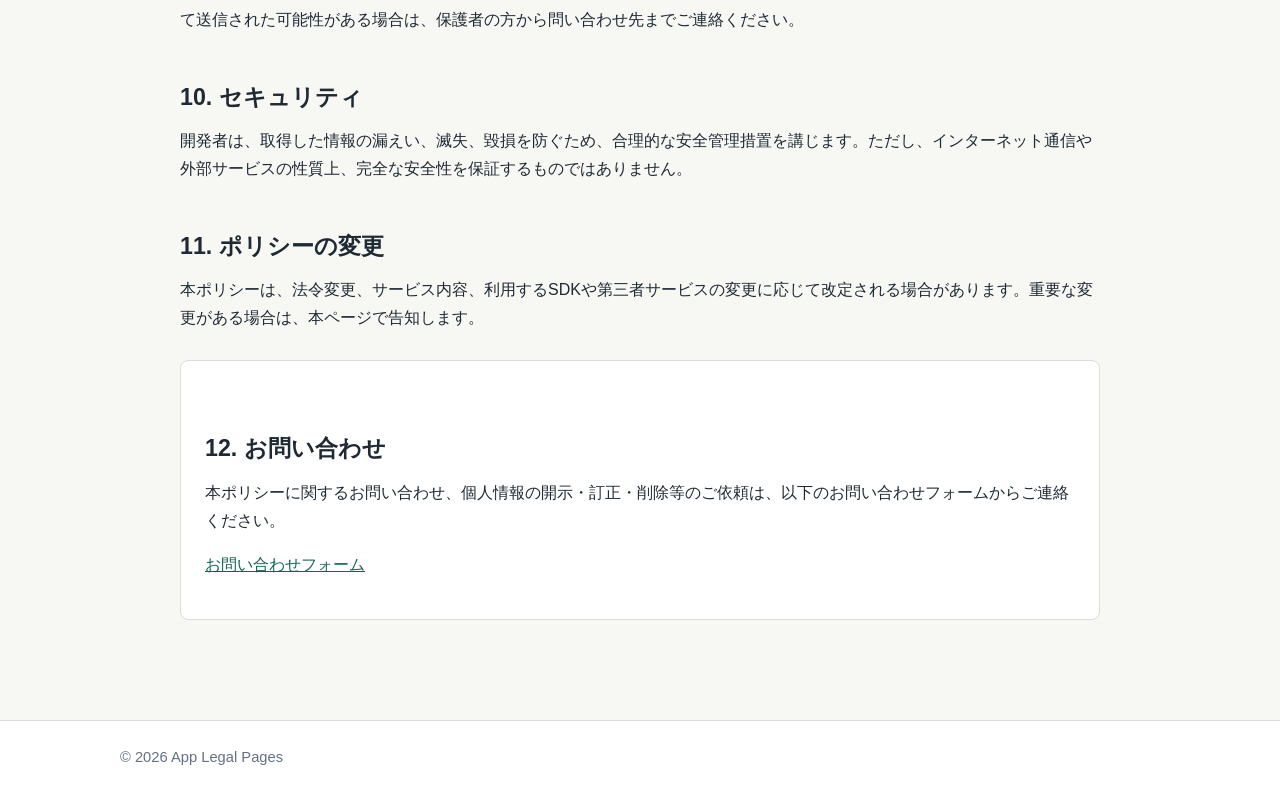
==== commit 5dfecb45: "Show English legal pages first" ====
--- a/privacy-policy.html
+++ b/privacy-policy.html
@@ -1,36 +1,166 @@
 <!doctype html>
-<html lang="ja">
+<html lang="en">
 <head>
   <meta charset="utf-8">
   <meta name="viewport" content="width=device-width, initial-scale=1">
-  <title>プライバシーポリシー | アプリ法務ページ</title>
-  <meta name="description" content="個人開発アプリのプライバシーポリシーです。">
+  <title>Privacy Policy | App Legal Pages</title>
+  <meta name="description" content="Privacy Policy for apps provided by the developer.">
   <link rel="stylesheet" href="assets/styles.css">
 </head>
 <body>
   <header class="site-header">
-    <nav class="nav" aria-label="主要ナビゲーション">
+    <nav class="nav" aria-label="Primary navigation">
       <a class="brand" href="index.html">App Legal Pages</a>
       <div class="nav-links">
-        <a href="privacy-policy.html">プライバシーポリシー</a>
-        <a href="terms-of-use.html">利用規約</a>
+        <a href="privacy-policy.html">Privacy Policy</a>
+        <a href="terms-of-use.html">Terms of Use</a>
       </div>
     </nav>
   </header>
 
   <main>
-    <section class="hero" id="ja">
-      <p class="eyebrow">Privacy Policy</p>
-      <h1>プライバシーポリシー</h1>
-      <p class="lead">本プライバシーポリシーは、開発者が提供するiOSアプリにおける利用者情報の取り扱いについて説明するものです。</p>
-      <p class="meta">最終更新日: 2026年5月1日</p>
-      <nav class="language-switch" aria-label="言語切替">
-        <a href="#ja">日本語</a>
-        <a href="#en" lang="en">English</a>
-      </nav>
-    </section>
-
-    <section>
+    <section id="en" lang="en">
+      <div class="hero">
+        <p class="eyebrow">Privacy Policy</p>
+        <h1>Privacy Policy</h1>
+        <p class="lead">This Privacy Policy explains how user information is handled in iOS apps provided by the developer.</p>
+        <p class="meta">Last updated: May 1, 2026</p>
+        <nav class="language-switch" aria-label="Language switcher">
+          <a href="#en">English</a>
+          <a href="#ja" lang="ja">日本語</a>
+        </nav>
+      </div>
+
+      <section>
+        <h2>1. Scope</h2>
+        <p>This Policy applies to each app and related support service provided by the developer where this URL is shown as the privacy policy in App Store Connect, inside the app, or in support information.</p>
+        <p>Available features, advertising, analytics, crash reporting, purchases, location information, notifications, and other functions may differ by app. In that case, this Policy applies according to the features that are actually enabled in each app.</p>
+      </section>
+
+      <section>
+        <h2>2. Information Collected</h2>
+        <p>To provide apps, improve quality, analyze crashes, deliver ads, and respond to inquiries, the developer may collect or process the following information through third-party services.</p>
+        <div class="table-wrap">
+          <table>
+            <thead>
+              <tr>
+                <th>Type of information</th>
+                <th>Examples</th>
+                <th>Main purposes</th>
+              </tr>
+            </thead>
+            <tbody>
+              <tr>
+                <td>Device and app information</td>
+                <td>Device model, OS version, app version, language settings, identifiers</td>
+                <td>Operation checks, issue investigation, quality improvement</td>
+              </tr>
+              <tr>
+                <td>Crash and diagnostic information</td>
+                <td>Crash logs, stack traces, app state, time of occurrence</td>
+                <td>Crash analysis and stability improvement through services such as Firebase Crashlytics</td>
+              </tr>
+              <tr>
+                <td>Advertising-related information</td>
+                <td>Advertising ID, ad impressions and interactions, approximate region based on IP address, performance information</td>
+                <td>Ad delivery, ad quality improvement, and fraud prevention through services such as Google AdMob</td>
+              </tr>
+              <tr>
+                <td>Usage information</td>
+                <td>Screen views, operation events, feature usage</td>
+                <td>App improvement, feature analysis, understanding usage trends</td>
+              </tr>
+              <tr>
+                <td>Inquiry information</td>
+                <td>Email address, inquiry text, information attached by the user</td>
+                <td>Responding to inquiries, identity confirmation, support quality improvement</td>
+              </tr>
+            </tbody>
+          </table>
+        </div>
+      </section>
+
+      <section>
+        <h2>3. Third-Party Services</h2>
+        <p>The apps may use the following third-party services. Information collected, processed, and stored by each service is handled according to the provider's policies.</p>
+        <ul>
+          <li>Firebase Crashlytics: crash analysis and diagnostic information collection</li>
+          <li>Firebase Analytics: usage analysis and quality improvement</li>
+          <li>Google AdMob: ad delivery, ad performance measurement, and fraud prevention</li>
+        </ul>
+        <p>For Google's use of data, please see <a href="https://policies.google.com/technologies/partner-sites" rel="noopener">How Google uses data when you use partners' sites or apps</a>. For Firebase privacy and security information, please see <a href="https://firebase.google.com/support/privacy" rel="noopener">Privacy and Security in Firebase</a>.</p>
+      </section>
+
+      <section>
+        <h2>4. Purposes of Use</h2>
+        <p>Collected information is used for the following purposes.</p>
+        <ul>
+          <li>Providing, maintaining, and protecting the apps</li>
+          <li>Investigating and improving bugs, crashes, and performance issues</li>
+          <li>Delivering ads, improving ad quality, and preventing misuse</li>
+          <li>Analyzing usage, improving features, and enhancing user experience</li>
+          <li>Responding to inquiries and sending important notices</li>
+          <li>Complying with laws, regulations, terms, App Store requirements, and other platform requirements</li>
+        </ul>
+      </section>
+
+      <section>
+        <h2>5. Advertising Identifiers and Consent</h2>
+        <p>Apps that display ads may use advertising services such as Google AdMob. Where permission is required under iOS App Tracking Transparency, the app controls use of advertising identifiers according to the user's consent status.</p>
+        <p>In regions where consent is legally required, such as the European Economic Area, the United Kingdom, and Switzerland, the app may display consent messages related to ads and analytics.</p>
+      </section>
+
+      <section>
+        <h2>6. Sharing with Third Parties</h2>
+        <p>The developer does not sell information that directly identifies users to third parties, except where required by law, with the user's consent, or where processing is entrusted to external service providers to the extent necessary to provide the apps.</p>
+      </section>
+
+      <section>
+        <h2>7. Retention Period</h2>
+        <p>Collected information is retained for the period necessary to achieve the purposes of use, or for the period required by law. Retention periods for information processed by third-party services such as Crashlytics, AdMob, and Firebase Analytics follow the specifications and policies of each service.</p>
+      </section>
+
+      <section>
+        <h2>8. Inquiries and Data Requests</h2>
+        <p>For inquiries about personal information handling or data-related requests, please contact the developer through the inquiry form. For information managed by the developer, requests will be handled within a reasonable scope based on applicable laws and service specifications.</p>
+        <p>The inquiry form uses Google Forms. Information entered in the form is used to respond to inquiries, identify the relevant app, and contact the user as necessary.</p>
+      </section>
+
+      <section>
+        <h2>9. Children's Privacy</h2>
+        <p>The developer does not knowingly collect information that directly identifies children under the age of 13 without parental consent. If information about a child may have been submitted by mistake, a parent or guardian should contact the developer.</p>
+      </section>
+
+      <section>
+        <h2>10. Security</h2>
+        <p>The developer takes reasonable security measures to prevent leakage, loss, or damage of collected information. However, complete security cannot be guaranteed due to the nature of internet communications and external services.</p>
+      </section>
+
+      <section>
+        <h2>11. Changes to This Policy</h2>
+        <p>This Policy may be updated in response to changes in laws, service content, SDKs, or third-party services used. Important changes will be announced on this page.</p>
+      </section>
+
+      <section class="panel">
+        <h2>12. Contact</h2>
+        <p>For inquiries about this Policy or requests for disclosure, correction, deletion, or similar handling of personal information, please contact the developer through the inquiry form below.</p>
+        <p><a href="https://forms.gle/YtQSMnFPDuYubuL5A" rel="noopener">Inquiry form</a></p>
+      </section>
+    </section>
+
+    <section class="language-section" id="ja" lang="ja">
+      <div class="hero">
+        <p class="eyebrow">Privacy Policy</p>
+        <h1>プライバシーポリシー</h1>
+        <p class="lead">本プライバシーポリシーは、開発者が提供するiOSアプリにおける利用者情報の取り扱いについて説明するものです。</p>
+        <p class="meta">最終更新日: 2026年5月1日</p>
+        <nav class="language-switch" aria-label="言語切替">
+          <a href="#en" lang="en">English</a>
+          <a href="#ja">日本語</a>
+        </nav>
+      </div>
+
+      <section>
       <h2>1. 適用範囲</h2>
       <p>本ポリシーは、開発者が提供し、App Store Connect、アプリ内、またはサポート案内で本URLをプライバシーポリシーとして表示している各アプリおよび関連するサポート対応に適用されます。</p>
       <p>アプリごとに利用している機能、広告、解析、クラッシュレポート、課金、位置情報、通知などの有無が異なる場合があります。その場合は、実際に各アプリで有効化されている機能に応じて本ポリシーが適用されます。</p>
@@ -145,133 +275,8 @@
       <p>本ポリシーに関するお問い合わせ、個人情報の開示・訂正・削除等のご依頼は、以下のお問い合わせフォームからご連絡ください。</p>
       <p><a href="https://forms.gle/YtQSMnFPDuYubuL5A" rel="noopener">お問い合わせフォーム</a></p>
     </section>
-
-    <section class="language-section" id="en" lang="en">
-      <p class="eyebrow">Privacy Policy</p>
-      <h1>Privacy Policy</h1>
-      <p class="lead">This Privacy Policy explains how user information is handled in iOS apps provided by the developer.</p>
-      <p class="meta">Last updated: May 1, 2026</p>
-      <nav class="language-switch" aria-label="Language switcher">
-        <a href="#ja" lang="ja">日本語</a>
-        <a href="#en">English</a>
-      </nav>
-
-      <section>
-        <h2>1. Scope</h2>
-        <p>This Policy applies to each app and related support service provided by the developer where this URL is shown as the privacy policy in App Store Connect, inside the app, or in support information.</p>
-        <p>Available features, advertising, analytics, crash reporting, purchases, location information, notifications, and other functions may differ by app. In that case, this Policy applies according to the features that are actually enabled in each app.</p>
-      </section>
-
-      <section>
-        <h2>2. Information Collected</h2>
-        <p>To provide apps, improve quality, analyze crashes, deliver ads, and respond to inquiries, the developer may collect or process the following information through third-party services.</p>
-        <div class="table-wrap">
-          <table>
-            <thead>
-              <tr>
-                <th>Type of information</th>
-                <th>Examples</th>
-                <th>Main purposes</th>
-              </tr>
-            </thead>
-            <tbody>
-              <tr>
-                <td>Device and app information</td>
-                <td>Device model, OS version, app version, language settings, identifiers</td>
-                <td>Operation checks, issue investigation, quality improvement</td>
-              </tr>
-              <tr>
-                <td>Crash and diagnostic information</td>
-                <td>Crash logs, stack traces, app state, time of occurrence</td>
-                <td>Crash analysis and stability improvement through services such as Firebase Crashlytics</td>
-              </tr>
-              <tr>
-                <td>Advertising-related information</td>
-                <td>Advertising ID, ad impressions and interactions, approximate region based on IP address, performance information</td>
-                <td>Ad delivery, ad quality improvement, and fraud prevention through services such as Google AdMob</td>
-              </tr>
-              <tr>
-                <td>Usage information</td>
-                <td>Screen views, operation events, feature usage</td>
-                <td>App improvement, feature analysis, understanding usage trends</td>
-              </tr>
-              <tr>
-                <td>Inquiry information</td>
-                <td>Email address, inquiry text, information attached by the user</td>
-                <td>Responding to inquiries, identity confirmation, support quality improvement</td>
-              </tr>
-            </tbody>
-          </table>
-        </div>
-      </section>
-
-      <section>
-        <h2>3. Third-Party Services</h2>
-        <p>The apps may use the following third-party services. Information collected, processed, and stored by each service is handled according to the provider's policies.</p>
-        <ul>
-          <li>Firebase Crashlytics: crash analysis and diagnostic information collection</li>
-          <li>Firebase Analytics: usage analysis and quality improvement</li>
-          <li>Google AdMob: ad delivery, ad performance measurement, and fraud prevention</li>
-        </ul>
-        <p>For Google's use of data, please see <a href="https://policies.google.com/technologies/partner-sites" rel="noopener">How Google uses data when you use partners' sites or apps</a>. For Firebase privacy and security information, please see <a href="https://firebase.google.com/support/privacy" rel="noopener">Privacy and Security in Firebase</a>.</p>
-      </section>
-
-      <section>
-        <h2>4. Purposes of Use</h2>
-        <p>Collected information is used for the following purposes.</p>
-        <ul>
-          <li>Providing, maintaining, and protecting the apps</li>
-          <li>Investigating and improving bugs, crashes, and performance issues</li>
-          <li>Delivering ads, improving ad quality, and preventing misuse</li>
-          <li>Analyzing usage, improving features, and enhancing user experience</li>
-          <li>Responding to inquiries and sending important notices</li>
-          <li>Complying with laws, regulations, terms, App Store requirements, and other platform requirements</li>
-        </ul>
-      </section>
-
-      <section>
-        <h2>5. Advertising Identifiers and Consent</h2>
-        <p>Apps that display ads may use advertising services such as Google AdMob. Where permission is required under iOS App Tracking Transparency, the app controls use of advertising identifiers according to the user's consent status.</p>
-        <p>In regions where consent is legally required, such as the European Economic Area, the United Kingdom, and Switzerland, the app may display consent messages related to ads and analytics.</p>
-      </section>
-
-      <section>
-        <h2>6. Sharing with Third Parties</h2>
-        <p>The developer does not sell information that directly identifies users to third parties, except where required by law, with the user's consent, or where processing is entrusted to external service providers to the extent necessary to provide the apps.</p>
-      </section>
-
-      <section>
-        <h2>7. Retention Period</h2>
-        <p>Collected information is retained for the period necessary to achieve the purposes of use, or for the period required by law. Retention periods for information processed by third-party services such as Crashlytics, AdMob, and Firebase Analytics follow the specifications and policies of each service.</p>
-      </section>
-
-      <section>
-        <h2>8. Inquiries and Data Requests</h2>
-        <p>For inquiries about personal information handling or data-related requests, please contact the developer through the inquiry form. For information managed by the developer, requests will be handled within a reasonable scope based on applicable laws and service specifications.</p>
-        <p>The inquiry form uses Google Forms. Information entered in the form is used to respond to inquiries, identify the relevant app, and contact the user as necessary.</p>
-      </section>
-
-      <section>
-        <h2>9. Children's Privacy</h2>
-        <p>The developer does not knowingly collect information that directly identifies children under the age of 13 without parental consent. If information about a child may have been submitted by mistake, a parent or guardian should contact the developer.</p>
-      </section>
-
-      <section>
-        <h2>10. Security</h2>
-        <p>The developer takes reasonable security measures to prevent leakage, loss, or damage of collected information. However, complete security cannot be guaranteed due to the nature of internet communications and external services.</p>
-      </section>
-
-      <section>
-        <h2>11. Changes to This Policy</h2>
-        <p>This Policy may be updated in response to changes in laws, service content, SDKs, or third-party services used. Important changes will be announced on this page.</p>
-      </section>
-
-      <section class="panel">
-        <h2>12. Contact</h2>
-        <p>For inquiries about this Policy or requests for disclosure, correction, deletion, or similar handling of personal information, please contact the developer through the inquiry form below.</p>
-        <p><a href="https://forms.gle/YtQSMnFPDuYubuL5A" rel="noopener">Inquiry form</a></p>
-      </section>
-    </section>
+    </section>
+
   </main>
 
   <footer class="site-footer">
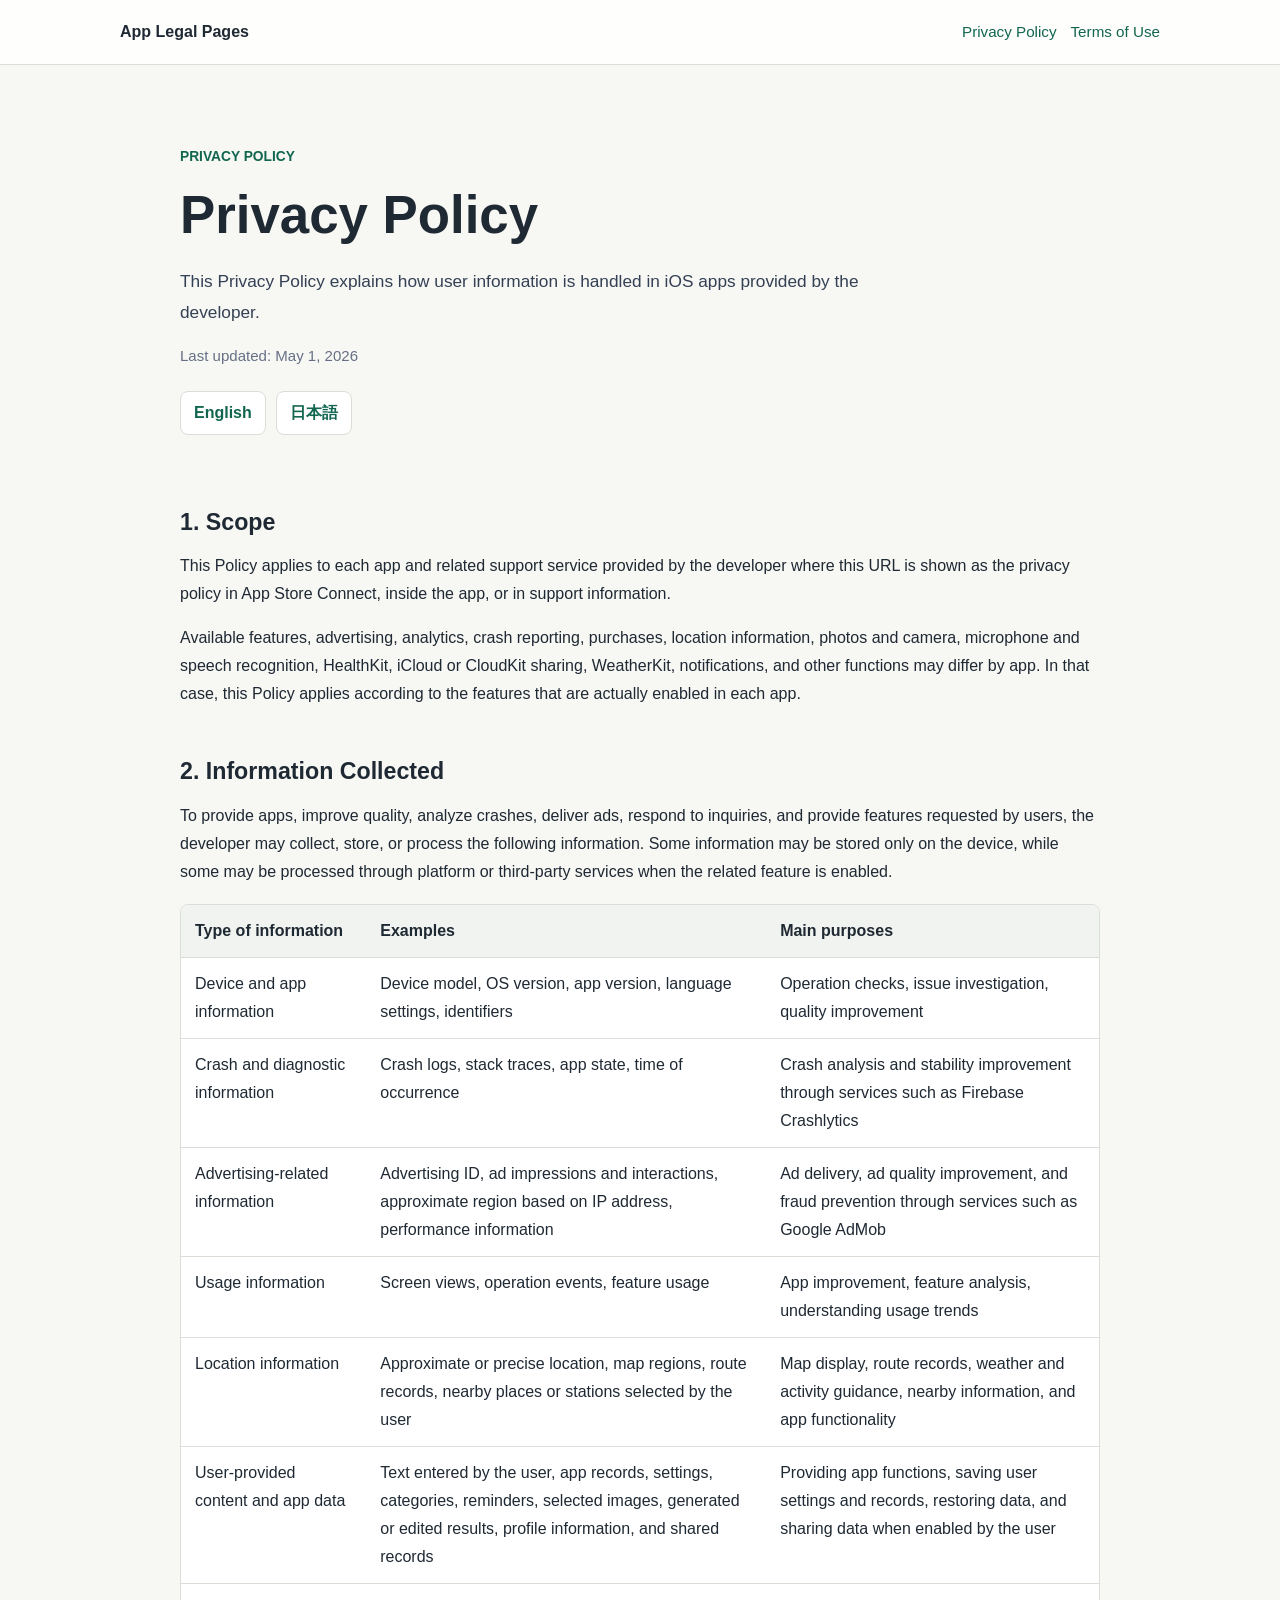
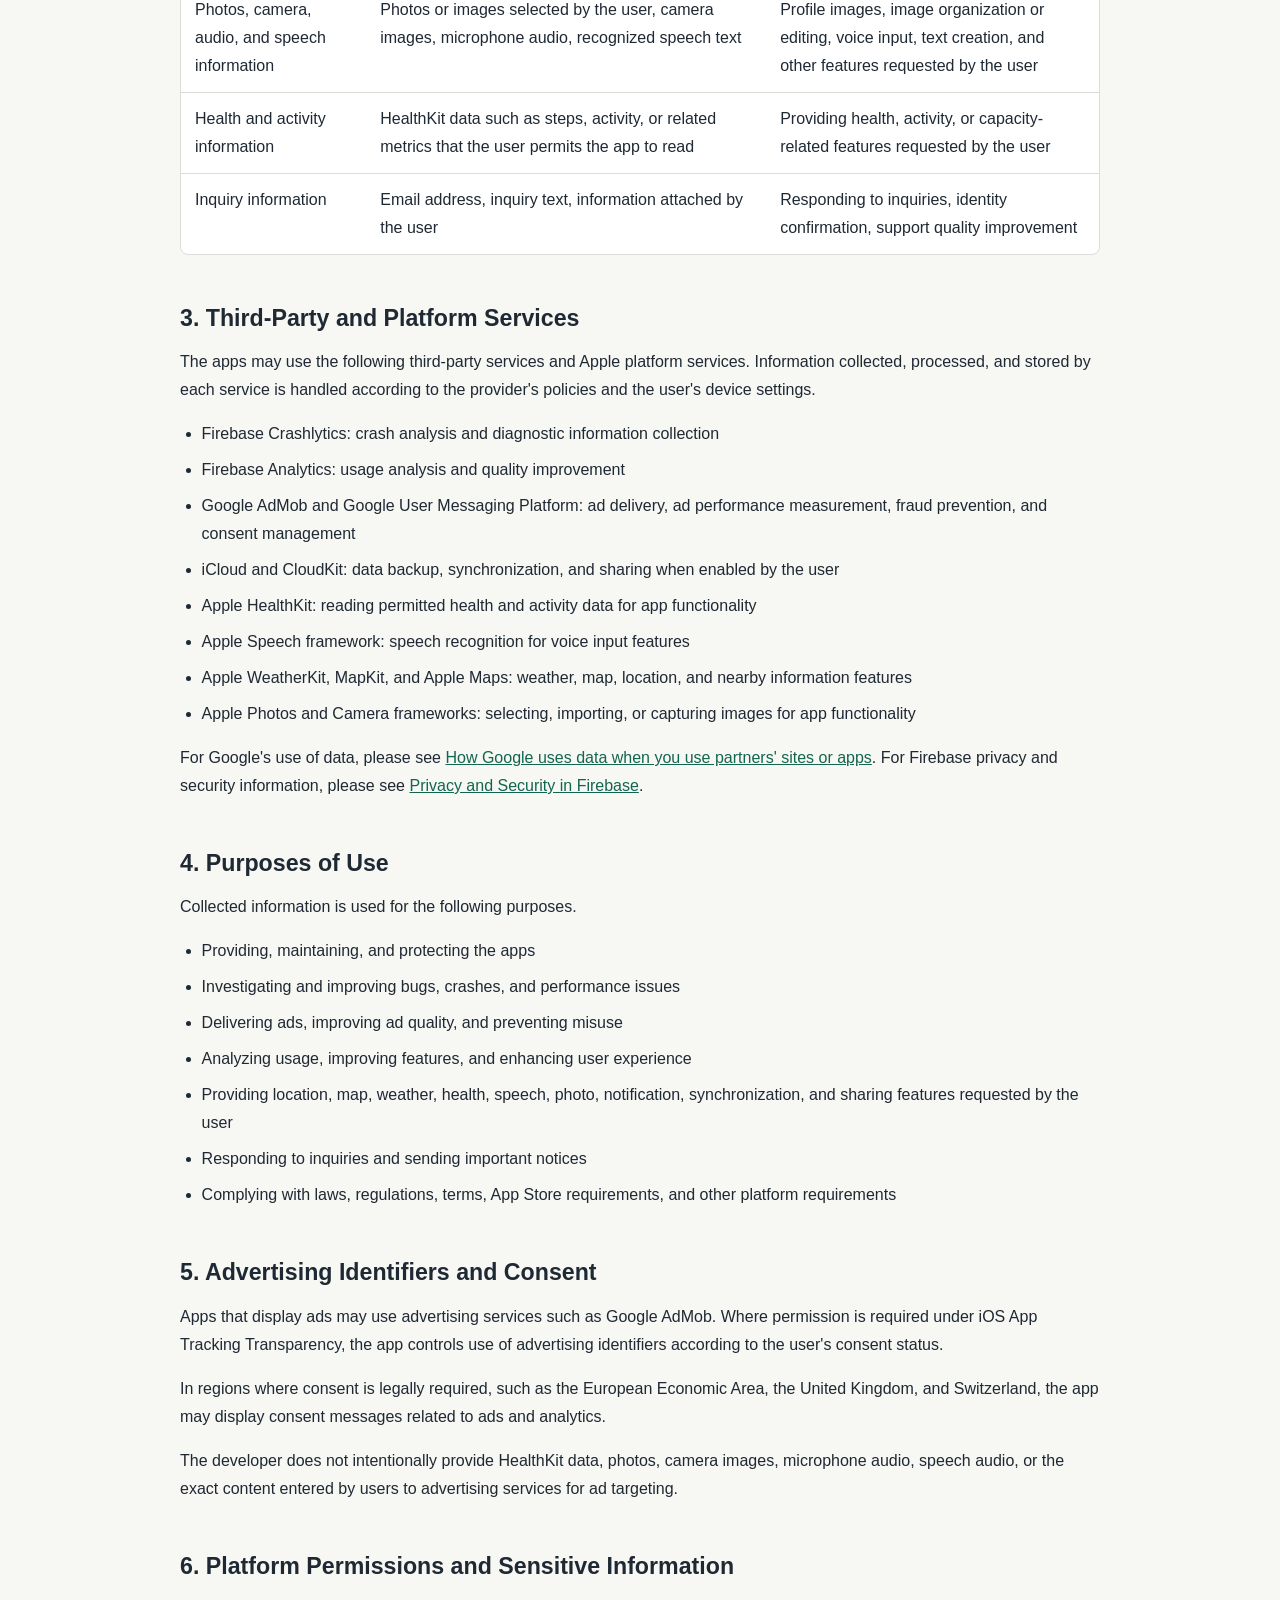
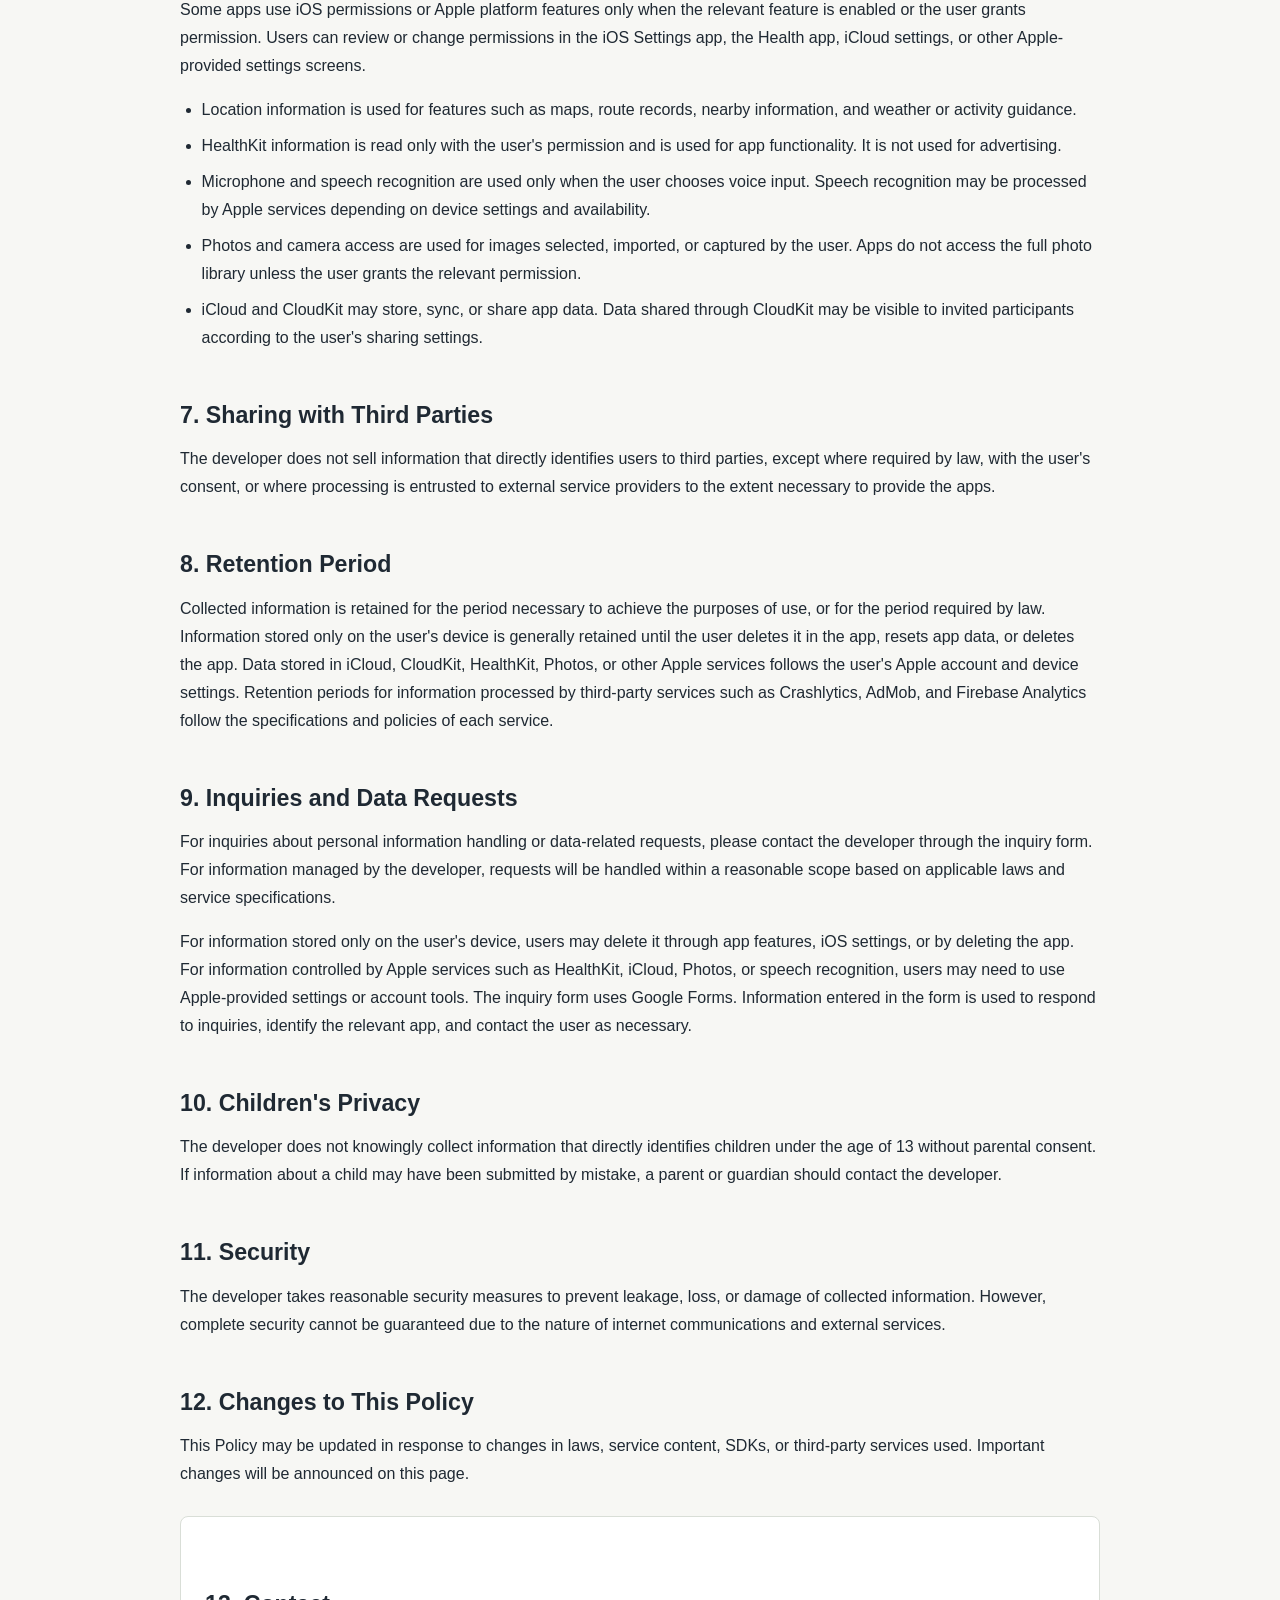
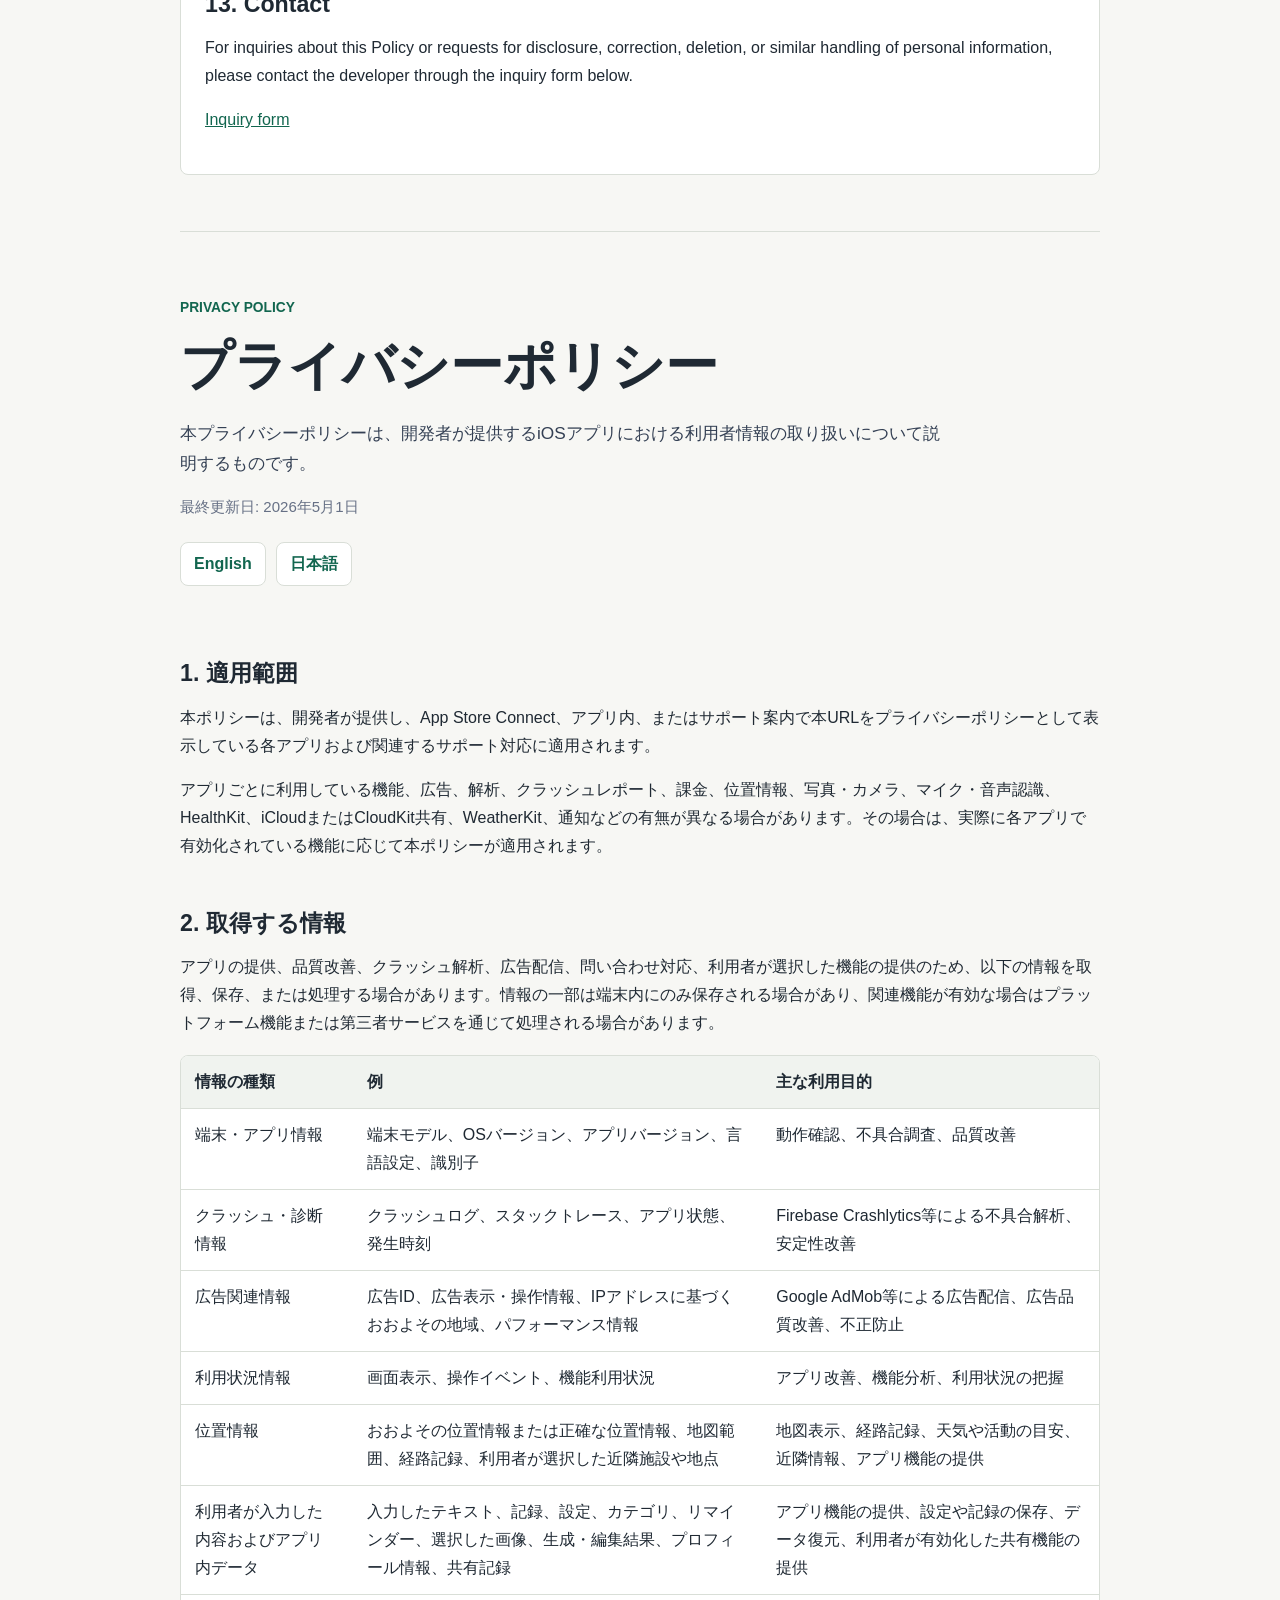
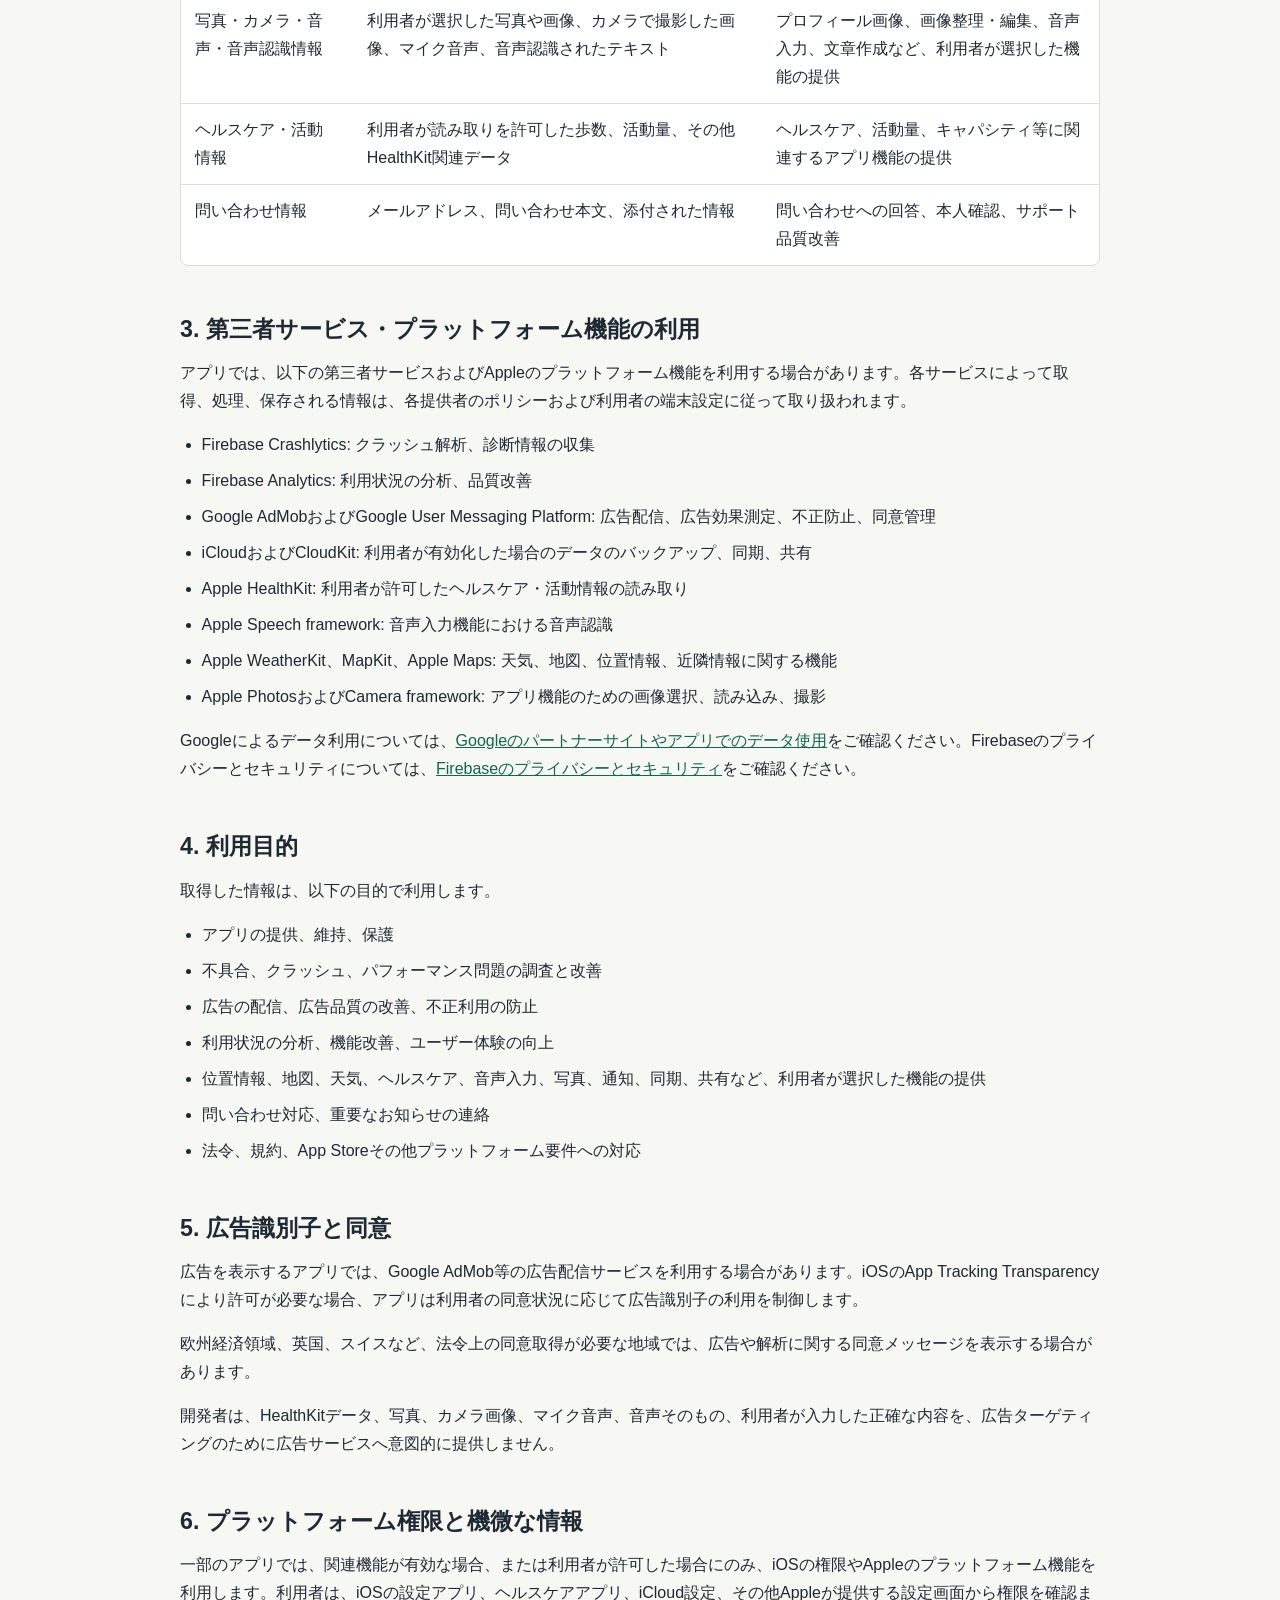
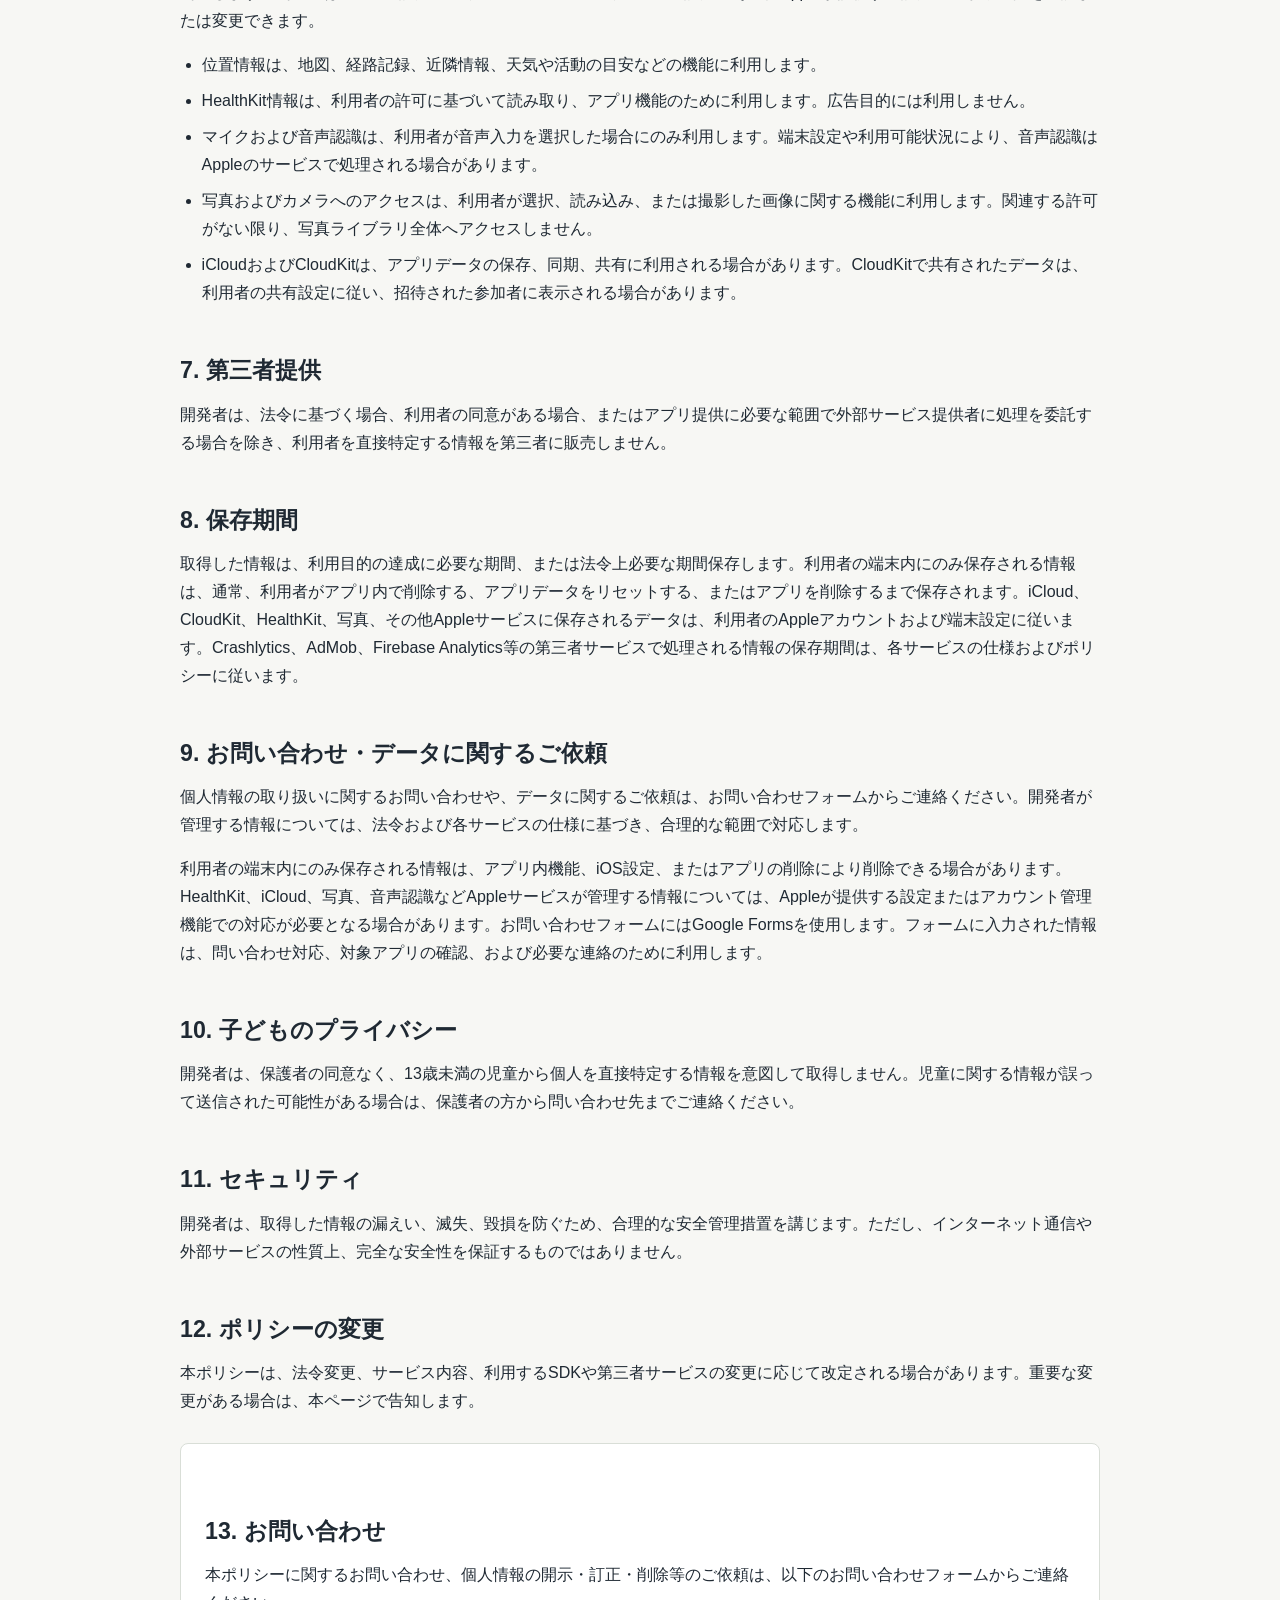
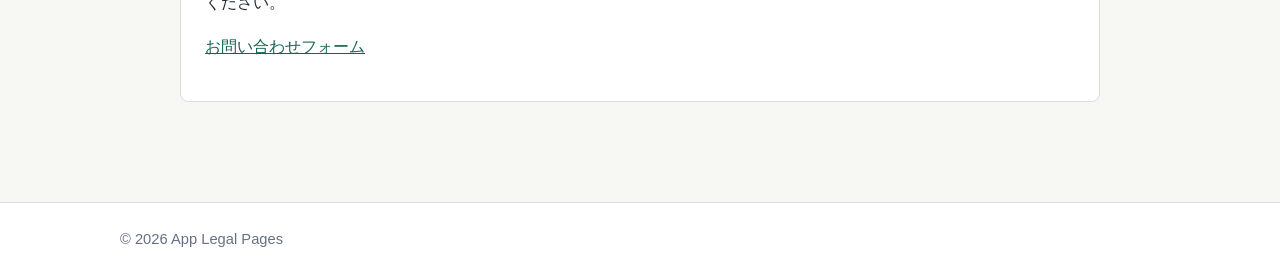
==== commit 1e410dc4: "Update legal pages for app privacy coverage" ====
--- a/privacy-policy.html
+++ b/privacy-policy.html
@@ -34,12 +34,12 @@
       <section>
         <h2>1. Scope</h2>
         <p>This Policy applies to each app and related support service provided by the developer where this URL is shown as the privacy policy in App Store Connect, inside the app, or in support information.</p>
-        <p>Available features, advertising, analytics, crash reporting, purchases, location information, notifications, and other functions may differ by app. In that case, this Policy applies according to the features that are actually enabled in each app.</p>
+        <p>Available features, advertising, analytics, crash reporting, purchases, location information, photos and camera, microphone and speech recognition, HealthKit, iCloud or CloudKit sharing, WeatherKit, notifications, and other functions may differ by app. In that case, this Policy applies according to the features that are actually enabled in each app.</p>
       </section>
 
       <section>
         <h2>2. Information Collected</h2>
-        <p>To provide apps, improve quality, analyze crashes, deliver ads, and respond to inquiries, the developer may collect or process the following information through third-party services.</p>
+        <p>To provide apps, improve quality, analyze crashes, deliver ads, respond to inquiries, and provide features requested by users, the developer may collect, store, or process the following information. Some information may be stored only on the device, while some may be processed through platform or third-party services when the related feature is enabled.</p>
         <div class="table-wrap">
           <table>
             <thead>
@@ -71,6 +71,26 @@
                 <td>App improvement, feature analysis, understanding usage trends</td>
               </tr>
               <tr>
+                <td>Location information</td>
+                <td>Approximate or precise location, map regions, route records, nearby places or stations selected by the user</td>
+                <td>Map display, route records, weather and activity guidance, nearby information, and app functionality</td>
+              </tr>
+              <tr>
+                <td>User-provided content and app data</td>
+                <td>Text entered by the user, app records, settings, categories, reminders, selected images, generated or edited results, profile information, and shared records</td>
+                <td>Providing app functions, saving user settings and records, restoring data, and sharing data when enabled by the user</td>
+              </tr>
+              <tr>
+                <td>Photos, camera, audio, and speech information</td>
+                <td>Photos or images selected by the user, camera images, microphone audio, recognized speech text</td>
+                <td>Profile images, image organization or editing, voice input, text creation, and other features requested by the user</td>
+              </tr>
+              <tr>
+                <td>Health and activity information</td>
+                <td>HealthKit data such as steps, activity, or related metrics that the user permits the app to read</td>
+                <td>Providing health, activity, or capacity-related features requested by the user</td>
+              </tr>
+              <tr>
                 <td>Inquiry information</td>
                 <td>Email address, inquiry text, information attached by the user</td>
                 <td>Responding to inquiries, identity confirmation, support quality improvement</td>
@@ -81,12 +101,17 @@
       </section>
 
       <section>
-        <h2>3. Third-Party Services</h2>
-        <p>The apps may use the following third-party services. Information collected, processed, and stored by each service is handled according to the provider's policies.</p>
+        <h2>3. Third-Party and Platform Services</h2>
+        <p>The apps may use the following third-party services and Apple platform services. Information collected, processed, and stored by each service is handled according to the provider's policies and the user's device settings.</p>
         <ul>
           <li>Firebase Crashlytics: crash analysis and diagnostic information collection</li>
           <li>Firebase Analytics: usage analysis and quality improvement</li>
-          <li>Google AdMob: ad delivery, ad performance measurement, and fraud prevention</li>
+          <li>Google AdMob and Google User Messaging Platform: ad delivery, ad performance measurement, fraud prevention, and consent management</li>
+          <li>iCloud and CloudKit: data backup, synchronization, and sharing when enabled by the user</li>
+          <li>Apple HealthKit: reading permitted health and activity data for app functionality</li>
+          <li>Apple Speech framework: speech recognition for voice input features</li>
+          <li>Apple WeatherKit, MapKit, and Apple Maps: weather, map, location, and nearby information features</li>
+          <li>Apple Photos and Camera frameworks: selecting, importing, or capturing images for app functionality</li>
         </ul>
         <p>For Google's use of data, please see <a href="https://policies.google.com/technologies/partner-sites" rel="noopener">How Google uses data when you use partners' sites or apps</a>. For Firebase privacy and security information, please see <a href="https://firebase.google.com/support/privacy" rel="noopener">Privacy and Security in Firebase</a>.</p>
       </section>
@@ -99,6 +124,7 @@
           <li>Investigating and improving bugs, crashes, and performance issues</li>
           <li>Delivering ads, improving ad quality, and preventing misuse</li>
           <li>Analyzing usage, improving features, and enhancing user experience</li>
+          <li>Providing location, map, weather, health, speech, photo, notification, synchronization, and sharing features requested by the user</li>
           <li>Responding to inquiries and sending important notices</li>
           <li>Complying with laws, regulations, terms, App Store requirements, and other platform requirements</li>
         </ul>
@@ -108,41 +134,54 @@
         <h2>5. Advertising Identifiers and Consent</h2>
         <p>Apps that display ads may use advertising services such as Google AdMob. Where permission is required under iOS App Tracking Transparency, the app controls use of advertising identifiers according to the user's consent status.</p>
         <p>In regions where consent is legally required, such as the European Economic Area, the United Kingdom, and Switzerland, the app may display consent messages related to ads and analytics.</p>
-      </section>
-
-      <section>
-        <h2>6. Sharing with Third Parties</h2>
+        <p>The developer does not intentionally provide HealthKit data, photos, camera images, microphone audio, speech audio, or the exact content entered by users to advertising services for ad targeting.</p>
+      </section>
+
+      <section>
+        <h2>6. Platform Permissions and Sensitive Information</h2>
+        <p>Some apps use iOS permissions or Apple platform features only when the relevant feature is enabled or the user grants permission. Users can review or change permissions in the iOS Settings app, the Health app, iCloud settings, or other Apple-provided settings screens.</p>
+        <ul>
+          <li>Location information is used for features such as maps, route records, nearby information, and weather or activity guidance.</li>
+          <li>HealthKit information is read only with the user's permission and is used for app functionality. It is not used for advertising.</li>
+          <li>Microphone and speech recognition are used only when the user chooses voice input. Speech recognition may be processed by Apple services depending on device settings and availability.</li>
+          <li>Photos and camera access are used for images selected, imported, or captured by the user. Apps do not access the full photo library unless the user grants the relevant permission.</li>
+          <li>iCloud and CloudKit may store, sync, or share app data. Data shared through CloudKit may be visible to invited participants according to the user's sharing settings.</li>
+        </ul>
+      </section>
+
+      <section>
+        <h2>7. Sharing with Third Parties</h2>
         <p>The developer does not sell information that directly identifies users to third parties, except where required by law, with the user's consent, or where processing is entrusted to external service providers to the extent necessary to provide the apps.</p>
       </section>
 
       <section>
-        <h2>7. Retention Period</h2>
-        <p>Collected information is retained for the period necessary to achieve the purposes of use, or for the period required by law. Retention periods for information processed by third-party services such as Crashlytics, AdMob, and Firebase Analytics follow the specifications and policies of each service.</p>
-      </section>
-
-      <section>
-        <h2>8. Inquiries and Data Requests</h2>
+        <h2>8. Retention Period</h2>
+        <p>Collected information is retained for the period necessary to achieve the purposes of use, or for the period required by law. Information stored only on the user's device is generally retained until the user deletes it in the app, resets app data, or deletes the app. Data stored in iCloud, CloudKit, HealthKit, Photos, or other Apple services follows the user's Apple account and device settings. Retention periods for information processed by third-party services such as Crashlytics, AdMob, and Firebase Analytics follow the specifications and policies of each service.</p>
+      </section>
+
+      <section>
+        <h2>9. Inquiries and Data Requests</h2>
         <p>For inquiries about personal information handling or data-related requests, please contact the developer through the inquiry form. For information managed by the developer, requests will be handled within a reasonable scope based on applicable laws and service specifications.</p>
-        <p>The inquiry form uses Google Forms. Information entered in the form is used to respond to inquiries, identify the relevant app, and contact the user as necessary.</p>
-      </section>
-
-      <section>
-        <h2>9. Children's Privacy</h2>
+        <p>For information stored only on the user's device, users may delete it through app features, iOS settings, or by deleting the app. For information controlled by Apple services such as HealthKit, iCloud, Photos, or speech recognition, users may need to use Apple-provided settings or account tools. The inquiry form uses Google Forms. Information entered in the form is used to respond to inquiries, identify the relevant app, and contact the user as necessary.</p>
+      </section>
+
+      <section>
+        <h2>10. Children's Privacy</h2>
         <p>The developer does not knowingly collect information that directly identifies children under the age of 13 without parental consent. If information about a child may have been submitted by mistake, a parent or guardian should contact the developer.</p>
       </section>
 
       <section>
-        <h2>10. Security</h2>
+        <h2>11. Security</h2>
         <p>The developer takes reasonable security measures to prevent leakage, loss, or damage of collected information. However, complete security cannot be guaranteed due to the nature of internet communications and external services.</p>
       </section>
 
       <section>
-        <h2>11. Changes to This Policy</h2>
+        <h2>12. Changes to This Policy</h2>
         <p>This Policy may be updated in response to changes in laws, service content, SDKs, or third-party services used. Important changes will be announced on this page.</p>
       </section>
 
       <section class="panel">
-        <h2>12. Contact</h2>
+        <h2>13. Contact</h2>
         <p>For inquiries about this Policy or requests for disclosure, correction, deletion, or similar handling of personal information, please contact the developer through the inquiry form below.</p>
         <p><a href="https://forms.gle/YtQSMnFPDuYubuL5A" rel="noopener">Inquiry form</a></p>
       </section>
@@ -163,12 +202,12 @@
       <section>
       <h2>1. 適用範囲</h2>
       <p>本ポリシーは、開発者が提供し、App Store Connect、アプリ内、またはサポート案内で本URLをプライバシーポリシーとして表示している各アプリおよび関連するサポート対応に適用されます。</p>
-      <p>アプリごとに利用している機能、広告、解析、クラッシュレポート、課金、位置情報、通知などの有無が異なる場合があります。その場合は、実際に各アプリで有効化されている機能に応じて本ポリシーが適用されます。</p>
+      <p>アプリごとに利用している機能、広告、解析、クラッシュレポート、課金、位置情報、写真・カメラ、マイク・音声認識、HealthKit、iCloudまたはCloudKit共有、WeatherKit、通知などの有無が異なる場合があります。その場合は、実際に各アプリで有効化されている機能に応じて本ポリシーが適用されます。</p>
     </section>
 
     <section>
       <h2>2. 取得する情報</h2>
-      <p>アプリの提供、品質改善、クラッシュ解析、広告配信、問い合わせ対応のため、以下の情報を取得または第三者サービスを通じて処理する場合があります。</p>
+      <p>アプリの提供、品質改善、クラッシュ解析、広告配信、問い合わせ対応、利用者が選択した機能の提供のため、以下の情報を取得、保存、または処理する場合があります。情報の一部は端末内にのみ保存される場合があり、関連機能が有効な場合はプラットフォーム機能または第三者サービスを通じて処理される場合があります。</p>
       <div class="table-wrap">
         <table>
           <thead>
@@ -200,6 +239,26 @@
               <td>アプリ改善、機能分析、利用状況の把握</td>
             </tr>
             <tr>
+              <td>位置情報</td>
+              <td>おおよその位置情報または正確な位置情報、地図範囲、経路記録、利用者が選択した近隣施設や地点</td>
+              <td>地図表示、経路記録、天気や活動の目安、近隣情報、アプリ機能の提供</td>
+            </tr>
+            <tr>
+              <td>利用者が入力した内容およびアプリ内データ</td>
+              <td>入力したテキスト、記録、設定、カテゴリ、リマインダー、選択した画像、生成・編集結果、プロフィール情報、共有記録</td>
+              <td>アプリ機能の提供、設定や記録の保存、データ復元、利用者が有効化した共有機能の提供</td>
+            </tr>
+            <tr>
+              <td>写真・カメラ・音声・音声認識情報</td>
+              <td>利用者が選択した写真や画像、カメラで撮影した画像、マイク音声、音声認識されたテキスト</td>
+              <td>プロフィール画像、画像整理・編集、音声入力、文章作成など、利用者が選択した機能の提供</td>
+            </tr>
+            <tr>
+              <td>ヘルスケア・活動情報</td>
+              <td>利用者が読み取りを許可した歩数、活動量、その他HealthKit関連データ</td>
+              <td>ヘルスケア、活動量、キャパシティ等に関連するアプリ機能の提供</td>
+            </tr>
+            <tr>
               <td>問い合わせ情報</td>
               <td>メールアドレス、問い合わせ本文、添付された情報</td>
               <td>問い合わせへの回答、本人確認、サポート品質改善</td>
@@ -210,12 +269,17 @@
     </section>
 
     <section>
-      <h2>3. 第三者サービスの利用</h2>
-      <p>アプリでは、以下の第三者サービスを利用する場合があります。各サービスによって取得、処理、保存される情報は、各提供者のポリシーに従って取り扱われます。</p>
+      <h2>3. 第三者サービス・プラットフォーム機能の利用</h2>
+      <p>アプリでは、以下の第三者サービスおよびAppleのプラットフォーム機能を利用する場合があります。各サービスによって取得、処理、保存される情報は、各提供者のポリシーおよび利用者の端末設定に従って取り扱われます。</p>
       <ul>
         <li>Firebase Crashlytics: クラッシュ解析、診断情報の収集</li>
         <li>Firebase Analytics: 利用状況の分析、品質改善</li>
-        <li>Google AdMob: 広告配信、広告効果測定、不正防止</li>
+        <li>Google AdMobおよびGoogle User Messaging Platform: 広告配信、広告効果測定、不正防止、同意管理</li>
+        <li>iCloudおよびCloudKit: 利用者が有効化した場合のデータのバックアップ、同期、共有</li>
+        <li>Apple HealthKit: 利用者が許可したヘルスケア・活動情報の読み取り</li>
+        <li>Apple Speech framework: 音声入力機能における音声認識</li>
+        <li>Apple WeatherKit、MapKit、Apple Maps: 天気、地図、位置情報、近隣情報に関する機能</li>
+        <li>Apple PhotosおよびCamera framework: アプリ機能のための画像選択、読み込み、撮影</li>
       </ul>
       <p>Googleによるデータ利用については、<a href="https://policies.google.com/technologies/partner-sites" rel="noopener">Googleのパートナーサイトやアプリでのデータ使用</a>をご確認ください。Firebaseのプライバシーとセキュリティについては、<a href="https://firebase.google.com/support/privacy" rel="noopener">Firebaseのプライバシーとセキュリティ</a>をご確認ください。</p>
     </section>
@@ -228,6 +292,7 @@
         <li>不具合、クラッシュ、パフォーマンス問題の調査と改善</li>
         <li>広告の配信、広告品質の改善、不正利用の防止</li>
         <li>利用状況の分析、機能改善、ユーザー体験の向上</li>
+        <li>位置情報、地図、天気、ヘルスケア、音声入力、写真、通知、同期、共有など、利用者が選択した機能の提供</li>
         <li>問い合わせ対応、重要なお知らせの連絡</li>
         <li>法令、規約、App Storeその他プラットフォーム要件への対応</li>
       </ul>
@@ -237,41 +302,54 @@
       <h2>5. 広告識別子と同意</h2>
       <p>広告を表示するアプリでは、Google AdMob等の広告配信サービスを利用する場合があります。iOSのApp Tracking Transparencyにより許可が必要な場合、アプリは利用者の同意状況に応じて広告識別子の利用を制御します。</p>
       <p>欧州経済領域、英国、スイスなど、法令上の同意取得が必要な地域では、広告や解析に関する同意メッセージを表示する場合があります。</p>
-    </section>
-
-    <section>
-      <h2>6. 第三者提供</h2>
+      <p>開発者は、HealthKitデータ、写真、カメラ画像、マイク音声、音声そのもの、利用者が入力した正確な内容を、広告ターゲティングのために広告サービスへ意図的に提供しません。</p>
+    </section>
+
+    <section>
+      <h2>6. プラットフォーム権限と機微な情報</h2>
+      <p>一部のアプリでは、関連機能が有効な場合、または利用者が許可した場合にのみ、iOSの権限やAppleのプラットフォーム機能を利用します。利用者は、iOSの設定アプリ、ヘルスケアアプリ、iCloud設定、その他Appleが提供する設定画面から権限を確認または変更できます。</p>
+      <ul>
+        <li>位置情報は、地図、経路記録、近隣情報、天気や活動の目安などの機能に利用します。</li>
+        <li>HealthKit情報は、利用者の許可に基づいて読み取り、アプリ機能のために利用します。広告目的には利用しません。</li>
+        <li>マイクおよび音声認識は、利用者が音声入力を選択した場合にのみ利用します。端末設定や利用可能状況により、音声認識はAppleのサービスで処理される場合があります。</li>
+        <li>写真およびカメラへのアクセスは、利用者が選択、読み込み、または撮影した画像に関する機能に利用します。関連する許可がない限り、写真ライブラリ全体へアクセスしません。</li>
+        <li>iCloudおよびCloudKitは、アプリデータの保存、同期、共有に利用される場合があります。CloudKitで共有されたデータは、利用者の共有設定に従い、招待された参加者に表示される場合があります。</li>
+      </ul>
+    </section>
+
+    <section>
+      <h2>7. 第三者提供</h2>
       <p>開発者は、法令に基づく場合、利用者の同意がある場合、またはアプリ提供に必要な範囲で外部サービス提供者に処理を委託する場合を除き、利用者を直接特定する情報を第三者に販売しません。</p>
     </section>
 
     <section>
-      <h2>7. 保存期間</h2>
-      <p>取得した情報は、利用目的の達成に必要な期間、または法令上必要な期間保存します。Crashlytics、AdMob、Firebase Analytics等の第三者サービスで処理される情報の保存期間は、各サービスの仕様およびポリシーに従います。</p>
-    </section>
-
-    <section>
-      <h2>8. お問い合わせ・データに関するご依頼</h2>
+      <h2>8. 保存期間</h2>
+      <p>取得した情報は、利用目的の達成に必要な期間、または法令上必要な期間保存します。利用者の端末内にのみ保存される情報は、通常、利用者がアプリ内で削除する、アプリデータをリセットする、またはアプリを削除するまで保存されます。iCloud、CloudKit、HealthKit、写真、その他Appleサービスに保存されるデータは、利用者のAppleアカウントおよび端末設定に従います。Crashlytics、AdMob、Firebase Analytics等の第三者サービスで処理される情報の保存期間は、各サービスの仕様およびポリシーに従います。</p>
+    </section>
+
+    <section>
+      <h2>9. お問い合わせ・データに関するご依頼</h2>
       <p>個人情報の取り扱いに関するお問い合わせや、データに関するご依頼は、お問い合わせフォームからご連絡ください。開発者が管理する情報については、法令および各サービスの仕様に基づき、合理的な範囲で対応します。</p>
-      <p>お問い合わせフォームにはGoogle Formsを使用します。フォームに入力された情報は、問い合わせ対応、対象アプリの確認、および必要な連絡のために利用します。</p>
-    </section>
-
-    <section>
-      <h2>9. 子どものプライバシー</h2>
+      <p>利用者の端末内にのみ保存される情報は、アプリ内機能、iOS設定、またはアプリの削除により削除できる場合があります。HealthKit、iCloud、写真、音声認識などAppleサービスが管理する情報については、Appleが提供する設定またはアカウント管理機能での対応が必要となる場合があります。お問い合わせフォームにはGoogle Formsを使用します。フォームに入力された情報は、問い合わせ対応、対象アプリの確認、および必要な連絡のために利用します。</p>
+    </section>
+
+    <section>
+      <h2>10. 子どものプライバシー</h2>
       <p>開発者は、保護者の同意なく、13歳未満の児童から個人を直接特定する情報を意図して取得しません。児童に関する情報が誤って送信された可能性がある場合は、保護者の方から問い合わせ先までご連絡ください。</p>
     </section>
 
     <section>
-      <h2>10. セキュリティ</h2>
+      <h2>11. セキュリティ</h2>
       <p>開発者は、取得した情報の漏えい、滅失、毀損を防ぐため、合理的な安全管理措置を講じます。ただし、インターネット通信や外部サービスの性質上、完全な安全性を保証するものではありません。</p>
     </section>
 
     <section>
-      <h2>11. ポリシーの変更</h2>
+      <h2>12. ポリシーの変更</h2>
       <p>本ポリシーは、法令変更、サービス内容、利用するSDKや第三者サービスの変更に応じて改定される場合があります。重要な変更がある場合は、本ページで告知します。</p>
     </section>
 
     <section class="panel">
-      <h2>12. お問い合わせ</h2>
+      <h2>13. お問い合わせ</h2>
       <p>本ポリシーに関するお問い合わせ、個人情報の開示・訂正・削除等のご依頼は、以下のお問い合わせフォームからご連絡ください。</p>
       <p><a href="https://forms.gle/YtQSMnFPDuYubuL5A" rel="noopener">お問い合わせフォーム</a></p>
     </section>
